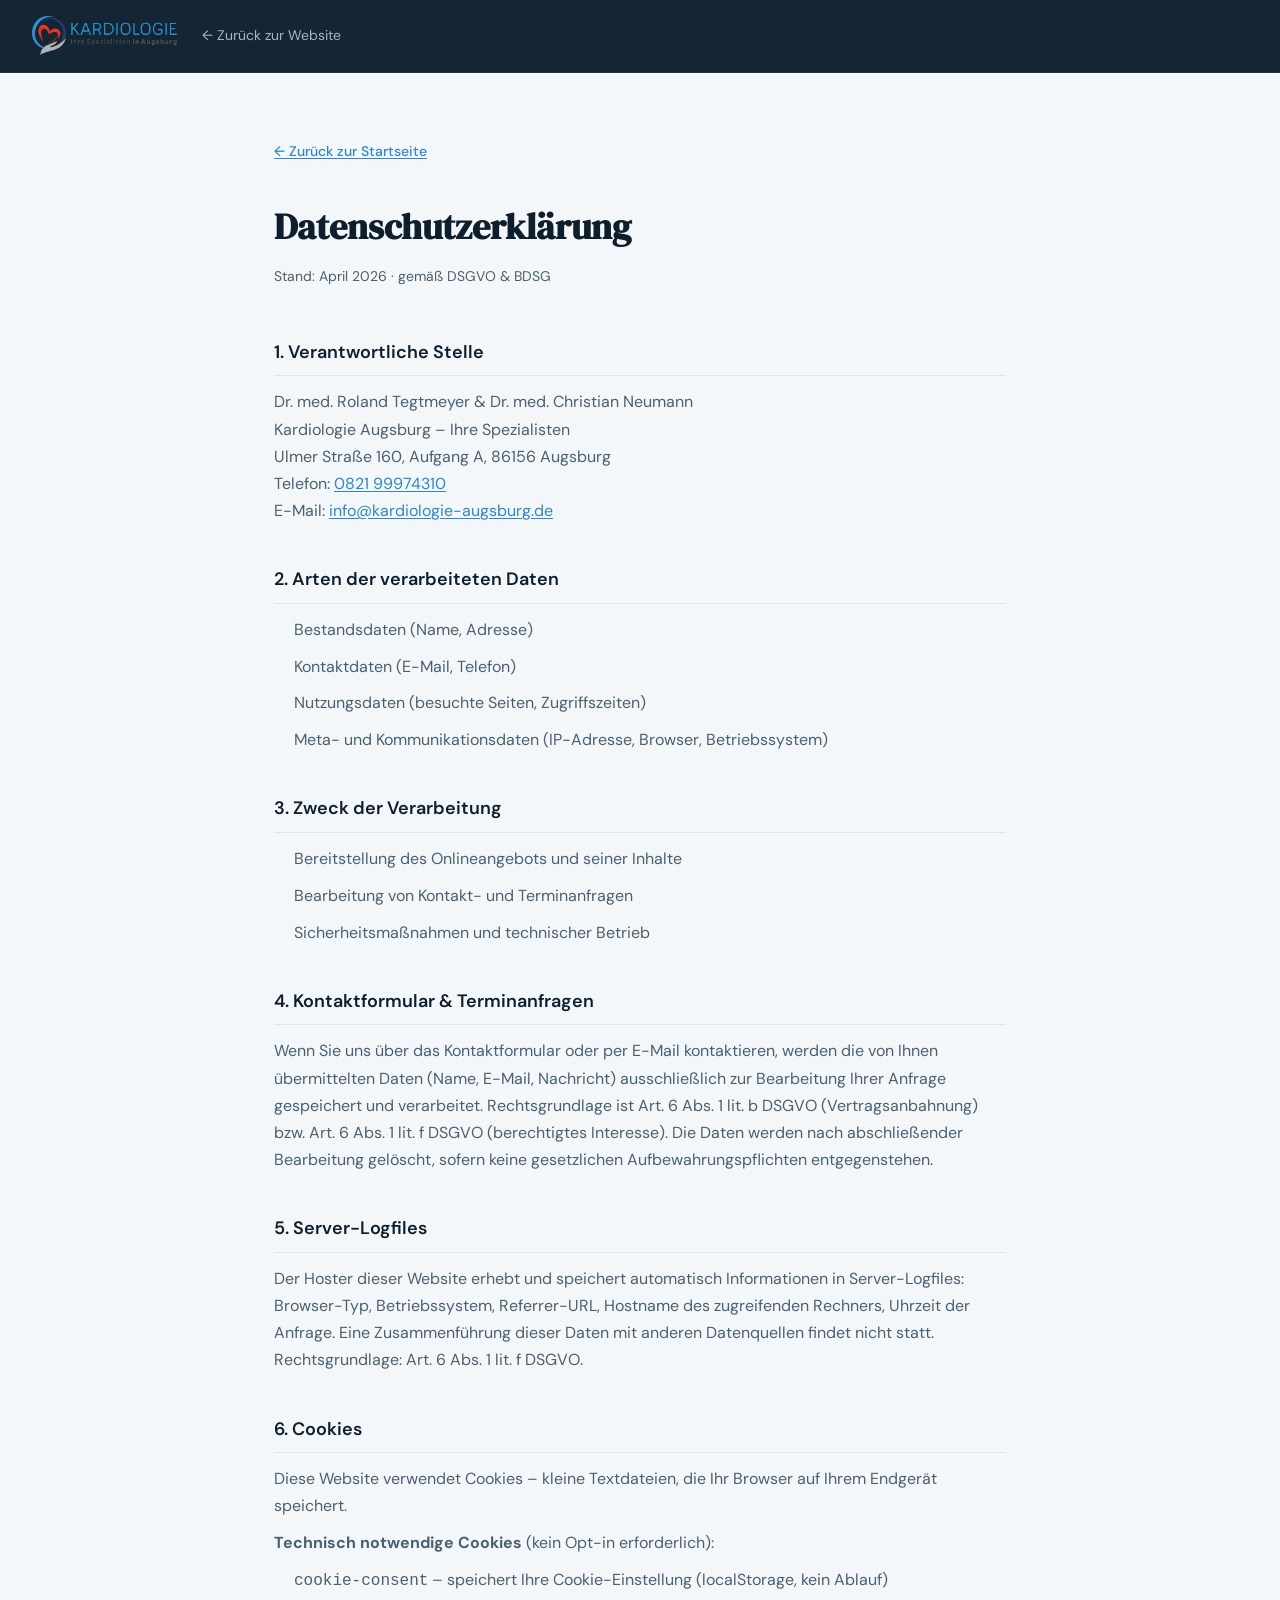
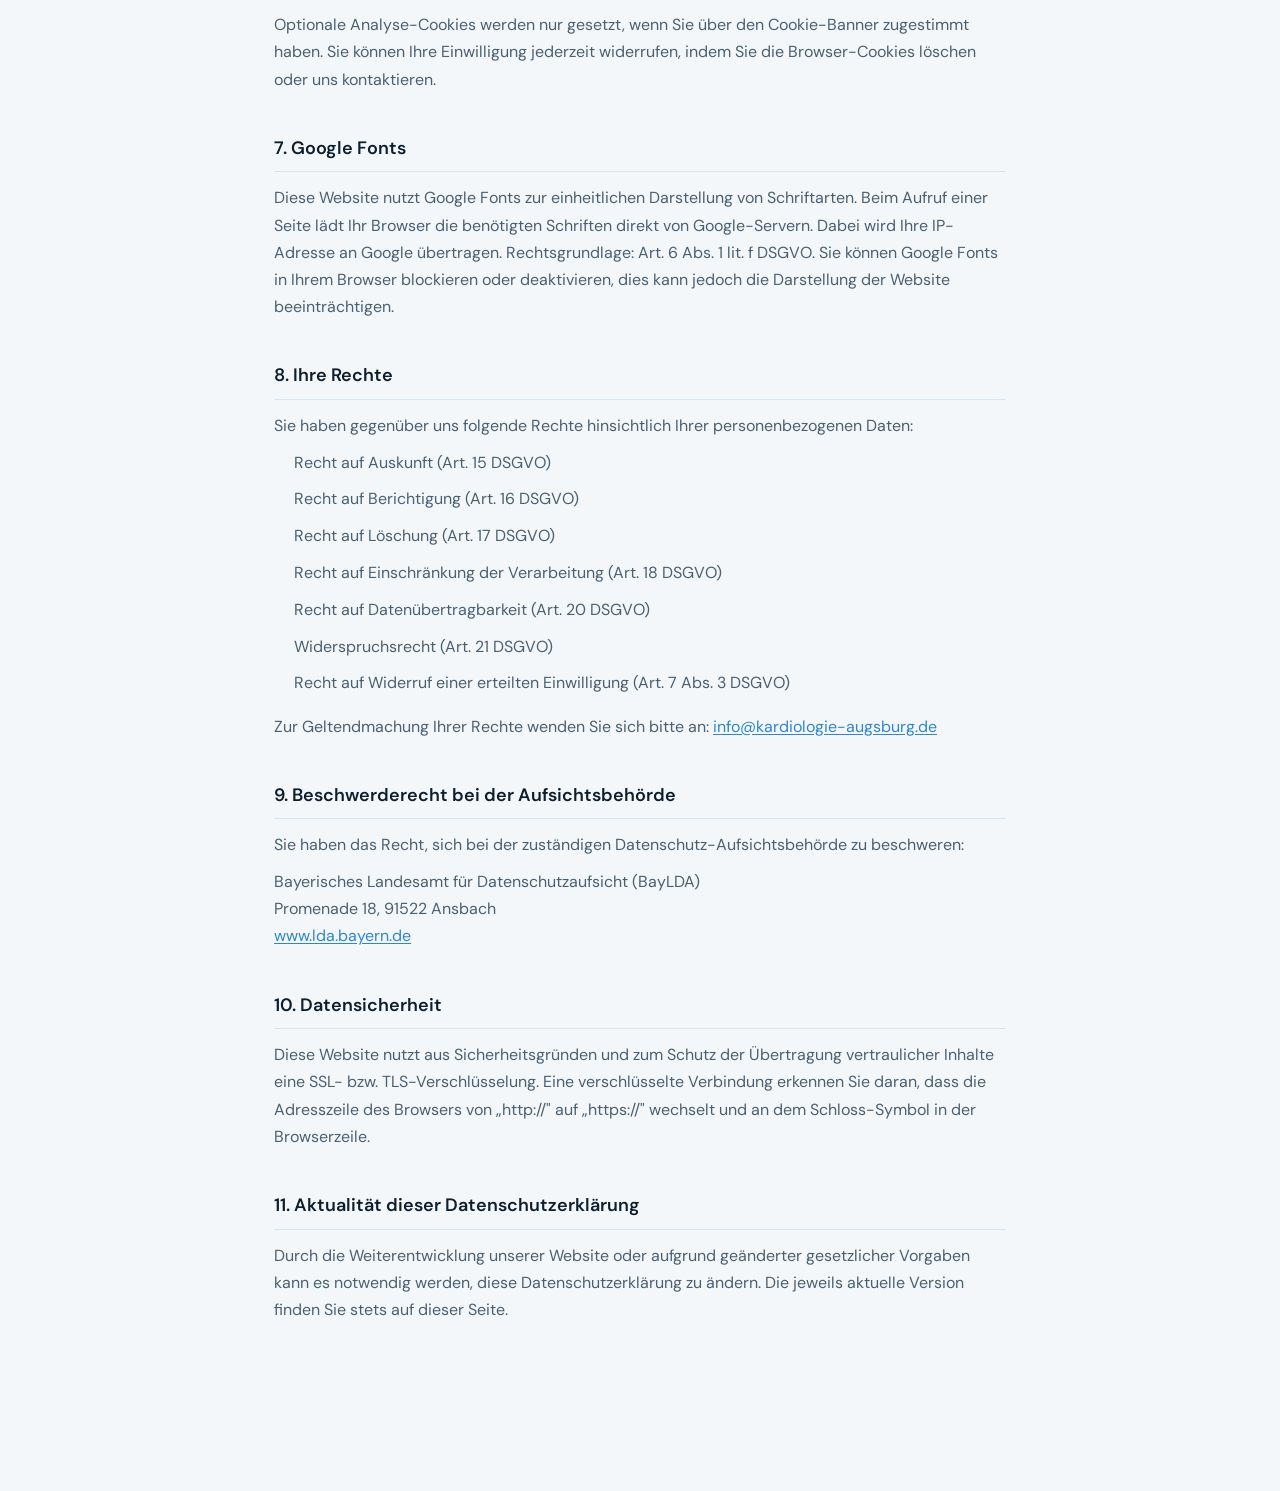
==== datenschutz.html @ e0212079 "Impressum, Datenschutz, Cookie-Banner + Falling Pattern dezenter - impressum.html und datenschutz.ht" ====
<!DOCTYPE html>
<html lang="de">
<head>
  <meta charset="UTF-8" />
  <meta name="viewport" content="width=device-width, initial-scale=1.0" />
  <meta name="robots" content="noindex, follow" />
  <title>Datenschutz – Kardiologie Augsburg</title>
  <link rel="preconnect" href="https://fonts.googleapis.com" />
  <link rel="preconnect" href="https://fonts.gstatic.com" crossorigin />
  <link href="https://fonts.googleapis.com/css2?family=DM+Sans:ital,opsz,wght@0,9..40,300;0,9..40,400;0,9..40,500;0,9..40,600;1,9..40,300&family=DM+Serif+Display:ital@0;1&display=swap" rel="stylesheet" />
  <link rel="stylesheet" href="css/style.css" />
</head>
<body class="legal-page">

  <nav class="legal-page__nav">
    <a href="index.html" aria-label="Zurück zur Startseite">
      <img src="Logo.png" alt="Kardiologie Augsburg" />
    </a>
    <a href="index.html">← Zurück zur Website</a>
  </nav>

  <main class="legal-content">
    <a href="index.html" class="legal-back">← Zurück zur Startseite</a>

    <h1>Datenschutzerklärung</h1>
    <p class="legal-subtitle">Stand: April 2026 · gemäß DSGVO &amp; BDSG</p>

    <h2>1. Verantwortliche Stelle</h2>
    <p>
      Dr. med. Roland Tegtmeyer &amp; Dr. med. Christian Neumann<br />
      Kardiologie Augsburg – Ihre Spezialisten<br />
      Ulmer Straße 160, Aufgang A, 86156 Augsburg<br />
      Telefon: <a href="tel:082199974310">0821 99974310</a><br />
      E-Mail: <a href="mailto:info@kardiologie-augsburg.de">info@kardiologie-augsburg.de</a>
    </p>

    <h2>2. Arten der verarbeiteten Daten</h2>
    <ul>
      <li>Bestandsdaten (Name, Adresse)</li>
      <li>Kontaktdaten (E-Mail, Telefon)</li>
      <li>Nutzungsdaten (besuchte Seiten, Zugriffszeiten)</li>
      <li>Meta- und Kommunikationsdaten (IP-Adresse, Browser, Betriebssystem)</li>
    </ul>

    <h2>3. Zweck der Verarbeitung</h2>
    <ul>
      <li>Bereitstellung des Onlineangebots und seiner Inhalte</li>
      <li>Bearbeitung von Kontakt- und Terminanfragen</li>
      <li>Sicherheitsmaßnahmen und technischer Betrieb</li>
    </ul>

    <h2>4. Kontaktformular &amp; Terminanfragen</h2>
    <p>
      Wenn Sie uns über das Kontaktformular oder per E-Mail kontaktieren, werden die von Ihnen übermittelten
      Daten (Name, E-Mail, Nachricht) ausschließlich zur Bearbeitung Ihrer Anfrage gespeichert und verarbeitet.
      Rechtsgrundlage ist Art. 6 Abs. 1 lit. b DSGVO (Vertragsanbahnung) bzw. Art. 6 Abs. 1 lit. f DSGVO
      (berechtigtes Interesse). Die Daten werden nach abschließender Bearbeitung gelöscht, sofern keine
      gesetzlichen Aufbewahrungspflichten entgegenstehen.
    </p>

    <h2>5. Server-Logfiles</h2>
    <p>
      Der Hoster dieser Website erhebt und speichert automatisch Informationen in Server-Logfiles:
      Browser-Typ, Betriebssystem, Referrer-URL, Hostname des zugreifenden Rechners, Uhrzeit der Anfrage.
      Eine Zusammenführung dieser Daten mit anderen Datenquellen findet nicht statt.
      Rechtsgrundlage: Art. 6 Abs. 1 lit. f DSGVO.
    </p>

    <h2>6. Cookies</h2>
    <p>
      Diese Website verwendet Cookies – kleine Textdateien, die Ihr Browser auf Ihrem Endgerät speichert.
    </p>
    <p><strong>Technisch notwendige Cookies</strong> (kein Opt-in erforderlich):</p>
    <ul>
      <li><code>cookie-consent</code> – speichert Ihre Cookie-Einstellung (localStorage, kein Ablauf)</li>
    </ul>
    <p>
      Optionale Analyse-Cookies werden nur gesetzt, wenn Sie über den Cookie-Banner zugestimmt haben.
      Sie können Ihre Einwilligung jederzeit widerrufen, indem Sie die Browser-Cookies löschen oder uns
      kontaktieren.
    </p>

    <h2>7. Google Fonts</h2>
    <p>
      Diese Website nutzt Google Fonts zur einheitlichen Darstellung von Schriftarten. Beim Aufruf einer Seite
      lädt Ihr Browser die benötigten Schriften direkt von Google-Servern. Dabei wird Ihre IP-Adresse an Google
      übertragen. Rechtsgrundlage: Art. 6 Abs. 1 lit. f DSGVO. Sie können Google Fonts in Ihrem Browser
      blockieren oder deaktivieren, dies kann jedoch die Darstellung der Website beeinträchtigen.
    </p>

    <h2>8. Ihre Rechte</h2>
    <p>Sie haben gegenüber uns folgende Rechte hinsichtlich Ihrer personenbezogenen Daten:</p>
    <ul>
      <li>Recht auf Auskunft (Art. 15 DSGVO)</li>
      <li>Recht auf Berichtigung (Art. 16 DSGVO)</li>
      <li>Recht auf Löschung (Art. 17 DSGVO)</li>
      <li>Recht auf Einschränkung der Verarbeitung (Art. 18 DSGVO)</li>
      <li>Recht auf Datenübertragbarkeit (Art. 20 DSGVO)</li>
      <li>Widerspruchsrecht (Art. 21 DSGVO)</li>
      <li>Recht auf Widerruf einer erteilten Einwilligung (Art. 7 Abs. 3 DSGVO)</li>
    </ul>
    <p>
      Zur Geltendmachung Ihrer Rechte wenden Sie sich bitte an:
      <a href="mailto:info@kardiologie-augsburg.de">info@kardiologie-augsburg.de</a>
    </p>

    <h2>9. Beschwerderecht bei der Aufsichtsbehörde</h2>
    <p>
      Sie haben das Recht, sich bei der zuständigen Datenschutz-Aufsichtsbehörde zu beschweren:
    </p>
    <p>
      Bayerisches Landesamt für Datenschutzaufsicht (BayLDA)<br />
      Promenade 18, 91522 Ansbach<br />
      <a href="https://www.lda.bayern.de" target="_blank" rel="noopener">www.lda.bayern.de</a>
    </p>

    <h2>10. Datensicherheit</h2>
    <p>
      Diese Website nutzt aus Sicherheitsgründen und zum Schutz der Übertragung vertraulicher Inhalte eine
      SSL- bzw. TLS-Verschlüsselung. Eine verschlüsselte Verbindung erkennen Sie daran, dass die Adresszeile
      des Browsers von „http://" auf „https://" wechselt und an dem Schloss-Symbol in der Browserzeile.
    </p>

    <h2>11. Aktualität dieser Datenschutzerklärung</h2>
    <p>
      Durch die Weiterentwicklung unserer Website oder aufgrund geänderter gesetzlicher Vorgaben kann es
      notwendig werden, diese Datenschutzerklärung zu ändern. Die jeweils aktuelle Version finden Sie stets
      auf dieser Seite.
    </p>
  </main>

</body>
</html>
---- css/style.css ----
/* ============================================================
   KARDIOLOGIE AUGSBURG — Premium Stylesheet
   ============================================================ */

/* ── 1. CUSTOM PROPERTIES ── */
:root {
  --color-primary:      #2E87C8;
  --color-primary-dk:   #1A6AA0;
  --color-primary-lt:   #D6ECFA;
  --color-accent:       #C8373A;
  --color-accent-dk:    #A02B2E;
  --color-surface:      #F4F7FA;
  --color-surface-2:    #EBF1F7;
  --color-ink:          #0D1F2D;
  --color-ink-muted:    #4A6070;
  --color-ink-faint:    #8AA0B0;
  --color-white:        #FFFFFF;
  --color-border:       rgba(46, 135, 200, 0.15);

  --font-serif:   'DM Serif Display', Georgia, serif;
  --font-sans:    'DM Sans', Arial, Helvetica, sans-serif;

  --size-xs:   0.75rem;
  --size-sm:   0.875rem;
  --size-base: 1rem;
  --size-md:   1.125rem;
  --size-lg:   1.375rem;
  --size-xl:   1.75rem;
  --size-2xl:  2.25rem;
  --size-3xl:  3rem;
  --size-4xl:  4rem;
  --size-hero: clamp(3rem, 7vw, 5.5rem);

  --space-xs:   0.5rem;
  --space-sm:   1rem;
  --space-md:   1.5rem;
  --space-lg:   2.5rem;
  --space-xl:   4rem;
  --space-2xl:  6rem;
  --space-3xl:  9rem;

  --radius-sm:  6px;
  --radius-md:  12px;
  --radius-lg:  20px;
  --radius-xl:  32px;
  --radius-pill: 999px;

  --shadow-sm:  0 2px 8px rgba(13, 31, 45, 0.08);
  --shadow-md:  0 8px 32px rgba(13, 31, 45, 0.10);
  --shadow-lg:  0 20px 60px rgba(13, 31, 45, 0.14);
  --shadow-xl:  0 32px 80px rgba(13, 31, 45, 0.18);

  --nav-height: 80px;
  --transition: 0.35s cubic-bezier(0.4, 0, 0.2, 1);
}

/* ── 2. RESET & BASE ── */
*, *::before, *::after {
  box-sizing: border-box;
  margin: 0;
  padding: 0;
}

html {
  scroll-behavior: smooth;
  font-size: 16px;
  -webkit-text-size-adjust: 100%;
}

body {
  font-family: var(--font-sans);
  font-size: var(--size-base);
  line-height: 1.7;
  color: var(--color-ink);
  background-color: var(--color-white);
  overflow-x: hidden;
  -webkit-font-smoothing: antialiased;
  -moz-osx-font-smoothing: grayscale;
}

img, svg {
  display: block;
  max-width: 100%;
}

a {
  color: inherit;
  text-decoration: none;
}

ul, ol {
  list-style: none;
}

button {
  font-family: inherit;
  border: none;
  background: none;
  cursor: pointer;
}

/* ── 3. SKIP LINK ── */
.skip-link {
  position: fixed;
  top: -100%;
  left: 1rem;
  z-index: 9999;
  padding: 0.75rem 1.5rem;
  background: var(--color-primary);
  color: var(--color-white);
  border-radius: var(--radius-sm);
  font-weight: 600;
  transition: top 0.2s;
}

.skip-link:focus {
  top: 1rem;
}

/* ── 4. TYPOGRAPHY HELPERS ── */
.eyebrow-tag {
  display: inline-block;
  font-family: var(--font-sans);
  font-size: var(--size-xs);
  font-weight: 600;
  letter-spacing: 0.12em;
  text-transform: uppercase;
  color: var(--color-primary);
  margin-bottom: 1rem;
}

.eyebrow-tag--white {
  color: rgba(255, 255, 255, 0.75);
}

.section-headline {
  font-family: var(--font-serif);
  font-size: clamp(2rem, 4vw, 3rem);
  font-weight: 400;
  line-height: 1.15;
  color: var(--color-ink);
  margin-bottom: 1.5rem;
}

.section-headline--white {
  color: var(--color-white);
}

.section-headline em {
  font-style: italic;
  color: var(--color-primary);
}

.section-headline--white em {
  color: rgba(255, 255, 255, 0.75);
}

.body-text {
  font-size: var(--size-md);
  color: var(--color-ink-muted);
  line-height: 1.8;
  margin-bottom: 1.25rem;
  max-width: 60ch;
}

.body-text--white {
  color: rgba(255, 255, 255, 0.8);
}

/* ── 5. BUTTONS ── */
.btn-primary {
  display: inline-flex;
  align-items: center;
  gap: 0.5rem;
  padding: 0.875rem 1.75rem;
  background: var(--color-primary);
  color: var(--color-white);
  font-family: var(--font-sans);
  font-size: var(--size-sm);
  font-weight: 600;
  letter-spacing: 0.02em;
  border-radius: var(--radius-pill);
  transition: background var(--transition), transform var(--transition), box-shadow var(--transition);
  position: relative;
  overflow: hidden;
}

.btn-primary::after {
  content: '';
  position: absolute;
  inset: 0;
  background: linear-gradient(120deg, transparent 30%, rgba(255,255,255,0.15) 50%, transparent 70%);
  transform: translateX(-100%);
  transition: transform 0.6s ease;
}

.btn-primary:hover::after {
  transform: translateX(100%);
}

.btn-primary:hover {
  background: var(--color-primary-dk);
  transform: translateY(-2px);
  box-shadow: 0 8px 24px rgba(46, 135, 200, 0.35);
}

.btn-ghost {
  display: inline-flex;
  align-items: center;
  gap: 0.5rem;
  padding: 0.875rem 1.75rem;
  background: transparent;
  color: var(--color-white);
  font-family: var(--font-sans);
  font-size: var(--size-sm);
  font-weight: 500;
  border: 1.5px solid rgba(255, 255, 255, 0.5);
  border-radius: var(--radius-pill);
  transition: background var(--transition), border-color var(--transition), transform var(--transition);
}

.btn-ghost:hover {
  background: rgba(255, 255, 255, 0.12);
  border-color: rgba(255, 255, 255, 0.8);
  transform: translateY(-2px);
}

.btn-ghost--dark {
  color: var(--color-primary);
  border-color: var(--color-border);
}

.btn-ghost--dark:hover {
  background: var(--color-primary-lt);
  border-color: var(--color-primary);
}

.btn-icon-wrap {
  display: inline-flex;
  align-items: center;
  justify-content: center;
  width: 1.25rem;
  height: 1.25rem;
  font-size: 1rem;
}

/* ── 6. LAYOUT HELPERS ── */
.container {
  width: 100%;
  max-width: 1200px;
  margin-inline: auto;
  padding-inline: 1.5rem;
}

.section {
  padding-block: var(--space-3xl);
  position: relative;
  z-index: 1;
}

.section--light {
  background: rgba(255, 255, 255, 0.72);
}

.section--surface {
  background: rgba(244, 247, 250, 0.72);
}

.section--dark {
  background: rgba(13, 31, 45, 0.88);
}

.section--primary {
  background: var(--color-primary);
}

.section-header {
  text-align: center;
  max-width: 650px;
  margin-inline: auto;
  margin-bottom: var(--space-xl);
}

/* ── 7. SCROLL REVEAL ANIMATIONS ── */
.animate-on-scroll {
  opacity: 0;
  transform: translateY(32px);
  transition: opacity 0.7s cubic-bezier(0.4, 0, 0.2, 1),
              transform 0.7s cubic-bezier(0.4, 0, 0.2, 1);
}

.animate-on-scroll.delay-1 { transition-delay: 0.1s; }
.animate-on-scroll.delay-2 { transition-delay: 0.2s; }
.animate-on-scroll.delay-3 { transition-delay: 0.3s; }
.animate-on-scroll.delay-4 { transition-delay: 0.4s; }
.animate-on-scroll.delay-5 { transition-delay: 0.5s; }
.animate-on-scroll.delay-6 { transition-delay: 0.6s; }

.animate-on-scroll.is-visible {
  opacity: 1;
  transform: translateY(0);
}

/* Slide-from-right variant (video, images) */
.animate-from-right {
  opacity: 0;
  transform: translateX(60px);
  transition: opacity 0.9s cubic-bezier(0.4, 0, 0.2, 1),
              transform 0.9s cubic-bezier(0.4, 0, 0.2, 1);
}

.animate-from-right.is-visible {
  opacity: 1;
  transform: translateX(0);
}

/* ── 8. NAVIGATION ── */
#main-nav {
  position: fixed;
  top: 0;
  left: 0;
  right: 0;
  z-index: 900;
  background: transparent;
  border-bottom: 1px solid transparent;
  transition: background var(--transition), border-color var(--transition), box-shadow var(--transition);
}

#main-nav.scrolled {
  background: rgba(255, 255, 255, 0.97);
  backdrop-filter: blur(20px);
  -webkit-backdrop-filter: blur(20px);
  border-bottom-color: rgba(46, 135, 200, 0.12);
  box-shadow: 0 1px 24px rgba(13, 31, 45, 0.07);
}

.nav-island {
  max-width: 1200px;
  margin-inline: auto;
  display: flex;
  align-items: center;
  gap: 2rem;
  padding: 1.1rem 1.5rem;
}

.nav-logo {
  flex-shrink: 0;
  display: flex;
  align-items: center;
}

.nav-logo img {
  height: 62px;
  width: auto;
  filter: brightness(0) invert(1);
  transition: filter var(--transition);
}

#main-nav.scrolled .nav-logo img {
  filter: none;
}

.nav-links {
  display: flex;
  align-items: center;
  gap: 0.125rem;
  flex: 1;
  justify-content: center;
}

.nav-link {
  font-size: var(--size-sm);
  font-weight: 500;
  color: rgba(255, 255, 255, 0.82);
  padding: 0.4rem 0.75rem;
  border-radius: var(--radius-pill);
  transition: color var(--transition), background var(--transition);
  white-space: nowrap;
}

.nav-link:hover,
.nav-link.active {
  color: var(--color-white);
  background: rgba(255, 255, 255, 0.14);
}

#main-nav.scrolled .nav-link {
  color: var(--color-ink-muted);
}

#main-nav.scrolled .nav-link:hover,
#main-nav.scrolled .nav-link.active {
  color: var(--color-primary);
  background: var(--color-primary-lt);
}

.nav-cta {
  flex-shrink: 0;
  font-size: var(--size-sm);
  font-weight: 600;
  color: var(--color-white);
  background: rgba(255, 255, 255, 0.14);
  border: 1.5px solid rgba(255, 255, 255, 0.4);
  padding: 0.6rem 1.25rem;
  border-radius: var(--radius-pill);
  white-space: nowrap;
  transition: background var(--transition), border-color var(--transition), transform var(--transition);
}

.nav-cta:hover {
  background: rgba(255, 255, 255, 0.24);
  border-color: rgba(255, 255, 255, 0.7);
  transform: translateY(-1px);
}

#main-nav.scrolled .nav-cta {
  background: var(--color-primary);
  border-color: transparent;
}

#main-nav.scrolled .nav-cta:hover {
  background: var(--color-primary-dk);
}

.nav-hamburger {
  display: none;
  flex-direction: column;
  gap: 5px;
  padding: 0.5rem;
  border-radius: var(--radius-sm);
  transition: background var(--transition);
}

.nav-hamburger:hover {
  background: rgba(255, 255, 255, 0.15);
}

#main-nav.scrolled .nav-hamburger:hover {
  background: var(--color-surface);
}

.ham-line {
  display: block;
  width: 22px;
  height: 2px;
  background: rgba(255, 255, 255, 0.9);
  border-radius: 2px;
  transition: transform var(--transition), opacity var(--transition), background var(--transition);
}

#main-nav.scrolled .ham-line {
  background: var(--color-ink);
}

.nav-hamburger[aria-expanded="true"] .ham-line--top {
  transform: translateY(7px) rotate(45deg);
}

.nav-hamburger[aria-expanded="true"] .ham-line--mid {
  opacity: 0;
}

.nav-hamburger[aria-expanded="true"] .ham-line--bot {
  transform: translateY(-7px) rotate(-45deg);
}

/* ── 9. MOBILE MENU ── */
.mobile-overlay {
  position: fixed;
  inset: 0;
  z-index: 950;
  background: var(--color-ink);
  display: flex;
  flex-direction: column;
  justify-content: center;
  align-items: flex-start;
  padding: 3rem 2.5rem;
  transform: translateX(100%);
  transition: transform 0.4s cubic-bezier(0.4, 0, 0.2, 1);
}

.mobile-overlay.is-open {
  transform: translateX(0);
}

.mobile-overlay[hidden] {
  display: flex;
}

.mobile-overlay__close {
  position: absolute;
  top: 1.5rem;
  right: 1.5rem;
  font-size: 1.5rem;
  color: var(--color-white);
  padding: 0.5rem;
  opacity: 0.7;
  transition: opacity var(--transition);
}

.mobile-overlay__close:hover {
  opacity: 1;
}

.mobile-nav-list {
  display: flex;
  flex-direction: column;
  gap: 0.5rem;
  width: 100%;
}

.mobile-nav-link {
  display: block;
  font-family: var(--font-serif);
  font-size: clamp(1.75rem, 5vw, 2.5rem);
  color: rgba(255, 255, 255, 0.6);
  padding: 0.35rem 0;
  border-bottom: 1px solid rgba(255, 255, 255, 0.08);
  transition: color var(--transition), padding-left var(--transition);
}

.mobile-nav-link:hover {
  color: var(--color-white);
  padding-left: 0.5rem;
}

.mobile-nav-item--cta .mobile-nav-link {
  display: inline-block;
  margin-top: 1.5rem;
  padding: 0.75rem 2rem;
  background: var(--color-primary);
  color: var(--color-white);
  font-family: var(--font-sans);
  font-size: var(--size-base);
  border-radius: var(--radius-pill);
  border: none;
}

.mobile-overlay__contact {
  margin-top: 2rem;
  font-size: var(--size-lg);
  font-weight: 600;
  color: rgba(255, 255, 255, 0.5);
}

.mobile-overlay__contact a {
  color: var(--color-primary);
  transition: opacity var(--transition);
}

.mobile-overlay__contact a:hover {
  opacity: 0.8;
}

/* ── 10. HERO SECTION ── */
.section-hero {
  position: relative;
  min-height: 100vh;
  display: flex;
  align-items: center;
  overflow: hidden;
  background: var(--color-ink);
}

/* Hintergrundbild mit Ken-Burns-Animation */
.hero-bg {
  position: absolute;
  inset: 0;
  z-index: 0;
  overflow: hidden;
}

.hero-bg img {
  width: 100%;
  height: 100%;
  object-fit: cover;
  object-position: center 30%;
  display: block;
  animation: kenBurns 24s ease-in-out infinite alternate;
  will-change: transform;
}

@keyframes kenBurns {
  0%   { transform: scale(1.0)  translate(0%,     0%);    }
  33%  { transform: scale(1.07) translate(-1.2%,  -0.6%); }
  66%  { transform: scale(1.11) translate(-0.4%,  -1.2%); }
  100% { transform: scale(1.14) translate(-1.8%,  -0.3%); }
}

/* Falling Pattern — originalgetreu nach 21st.dev-Prompt
   12 Spalten × 3 Layer (Linie A, Linie B, Punkt) = 36 Layer.
   Tile-Höhen variieren (235–299px) → organisch versetzter Rhythmus.
   Animation via background-position (Start→End), 120s linear. */
.falling-pattern-wrapper {
  position: relative;
  isolation: isolate;
  clip-path: inset(0);
}

#falling-pattern {
  position: absolute;
  inset: 0;
  z-index: 0;
  overflow: hidden;
  opacity: 0.22;
  pointer-events: none;
}

#falling-pattern-bg {
  position: absolute;
  inset: 0;
  background-image:
    /* G1  tile 300×235 */ radial-gradient(4px 100px at 0px    235px, rgba(46,135,200,0.55), transparent),
                           radial-gradient(4px 100px at 300px  235px, rgba(46,135,200,0.55), transparent),
                           radial-gradient(1.5px 1.5px at 150px  117.5px, rgba(46,135,200,0.85) 100%, transparent 150%),
    /* G2  tile 300×252 */ radial-gradient(4px 100px at 0px    252px, rgba(46,135,200,0.42), transparent),
                           radial-gradient(4px 100px at 300px  252px, rgba(46,135,200,0.42), transparent),
                           radial-gradient(1.5px 1.5px at 150px  126px,   rgba(46,135,200,0.85) 100%, transparent 150%),
    /* G3  tile 300×150 */ radial-gradient(4px 100px at 0px    150px, rgba(46,135,200,0.50), transparent),
                           radial-gradient(4px 100px at 300px  150px, rgba(46,135,200,0.50), transparent),
                           radial-gradient(1.5px 1.5px at 150px   75px,   rgba(46,135,200,0.85) 100%, transparent 150%),
    /* G4  tile 300×253 */ radial-gradient(4px 100px at 0px    253px, rgba(46,135,200,0.45), transparent),
                           radial-gradient(4px 100px at 300px  253px, rgba(46,135,200,0.45), transparent),
                           radial-gradient(1.5px 1.5px at 150px  126.5px, rgba(46,135,200,0.85) 100%, transparent 150%),
    /* G5  tile 300×204 */ radial-gradient(4px 100px at 0px    204px, rgba(46,135,200,0.55), transparent),
                           radial-gradient(4px 100px at 300px  204px, rgba(46,135,200,0.55), transparent),
                           radial-gradient(1.5px 1.5px at 150px  102px,   rgba(46,135,200,0.85) 100%, transparent 150%),
    /* G6  tile 300×134 */ radial-gradient(4px 100px at 0px    134px, rgba(46,135,200,0.38), transparent),
                           radial-gradient(4px 100px at 300px  134px, rgba(46,135,200,0.38), transparent),
                           radial-gradient(1.5px 1.5px at 150px   67px,   rgba(46,135,200,0.85) 100%, transparent 150%),
    /* G7  tile 300×179 */ radial-gradient(4px 100px at 0px    179px, rgba(46,135,200,0.48), transparent),
                           radial-gradient(4px 100px at 300px  179px, rgba(46,135,200,0.48), transparent),
                           radial-gradient(1.5px 1.5px at 150px   89.5px, rgba(46,135,200,0.85) 100%, transparent 150%),
    /* G8  tile 300×299 */ radial-gradient(4px 100px at 0px    299px, rgba(46,135,200,0.60), transparent),
                           radial-gradient(4px 100px at 300px  299px, rgba(46,135,200,0.60), transparent),
                           radial-gradient(1.5px 1.5px at 150px  149.5px, rgba(46,135,200,0.85) 100%, transparent 150%),
    /* G9  tile 300×215 */ radial-gradient(4px 100px at 0px    215px, rgba(46,135,200,0.42), transparent),
                           radial-gradient(4px 100px at 300px  215px, rgba(46,135,200,0.42), transparent),
                           radial-gradient(1.5px 1.5px at 150px  107.5px, rgba(46,135,200,0.85) 100%, transparent 150%),
    /* G10 tile 300×281 */ radial-gradient(4px 100px at 0px    281px, rgba(46,135,200,0.52), transparent),
                           radial-gradient(4px 100px at 300px  281px, rgba(46,135,200,0.52), transparent),
                           radial-gradient(1.5px 1.5px at 150px  140.5px, rgba(46,135,200,0.85) 100%, transparent 150%),
    /* G11 tile 300×158 */ radial-gradient(4px 100px at 0px    158px, rgba(46,135,200,0.55), transparent),
                           radial-gradient(4px 100px at 300px  158px, rgba(46,135,200,0.55), transparent),
                           radial-gradient(1.5px 1.5px at 150px   79px,   rgba(46,135,200,0.85) 100%, transparent 150%),
    /* G12 tile 300×210 */ radial-gradient(4px 100px at 0px    210px, rgba(46,135,200,0.45), transparent),
                           radial-gradient(4px 100px at 300px  210px, rgba(46,135,200,0.45), transparent),
                           radial-gradient(1.5px 1.5px at 150px  105px,   rgba(46,135,200,0.85) 100%, transparent 150%);
  /* Jede Spaltengruppe bekommt ihre eigene Tile-Höhe → versetzter Rhythmus */
  background-size:
    300px 235px, 300px 235px, 300px 235px,
    300px 252px, 300px 252px, 300px 252px,
    300px 150px, 300px 150px, 300px 150px,
    300px 253px, 300px 253px, 300px 253px,
    300px 204px, 300px 204px, 300px 204px,
    300px 134px, 300px 134px, 300px 134px,
    300px 179px, 300px 179px, 300px 179px,
    300px 299px, 300px 299px, 300px 299px,
    300px 215px, 300px 215px, 300px 215px,
    300px 281px, 300px 281px, 300px 281px,
    300px 158px, 300px 158px, 300px 158px,
    300px 210px, 300px 210px, 300px 210px;
  will-change: background-position;
  animation: falling-bp 120s linear infinite;
}

@keyframes falling-bp {
  from { background-position:
      0px 220px,   3px 220px,   151.5px 337.5px,
     25px  24px,  28px  24px,   176.5px 150px,
     50px  16px,  53px  16px,   201.5px 91px,
     75px 224px,  78px 224px,   226.5px 230.5px,
    100px  19px, 103px  19px,   251.5px 121px,
    125px 120px, 128px 120px,   276.5px 187px,
    150px  31px, 153px  31px,   301.5px 120.5px,
    175px 235px, 178px 235px,   326.5px 384.5px,
    200px 121px, 203px 121px,   351.5px 228.5px,
    225px 224px, 228px 224px,   376.5px 364.5px,
    250px  26px, 253px  26px,   401.5px 105px,
    275px  75px, 278px  75px,   426.5px 180px; }
  to   { background-position:
      0px 6800px,   3px 6800px,   151.5px 6917.5px,
     25px 13632px,  28px 13632px,  176.5px 13758px,
     50px 5416px,   53px 5416px,   201.5px 5491px,
     75px 17175px,  78px 17175px,  226.5px 17301.5px,
    100px 5119px,  103px 5119px,   251.5px 5221px,
    125px 8428px,  128px 8428px,   276.5px 8495px,
    150px 9876px,  153px 9876px,   301.5px 9965.5px,
    175px 13391px, 178px 13391px,  326.5px 13540.5px,
    200px 14741px, 203px 14741px,  351.5px 14848.5px,
    225px 18770px, 228px 18770px,  376.5px 18910.5px,
    250px 5082px,  253px 5082px,   401.5px 5161px,
    275px 6375px,  278px 6375px,   426.5px 6480px; }
}

#falling-pattern-blur {
  position: absolute;
  inset: 0;
  backdrop-filter: blur(1px);
  background-image: radial-gradient(circle at 50% 50%, transparent 0, transparent 2px, rgba(255,255,255,0.015) 2px);
  background-size: 8px 8px;
}

/* Dunkles Overlay — zwischen Canvas und Inhalt */
.hero-overlay {
  position: absolute;
  inset: 0;
  z-index: 2;
  background: linear-gradient(
    120deg,
    rgba(13, 31, 45, 0.62) 0%,
    rgba(13, 31, 45, 0.45) 55%,
    rgba(13, 31, 45, 0.30) 100%
  );
}

/* Inhalt */
.hero-content {
  position: relative;
  z-index: 3;
  width: 100%;
  max-width: 1200px;
  margin-inline: auto;
  padding-inline: 1.5rem;
  padding-top: calc(var(--nav-height) + 3rem);
  padding-bottom: var(--space-2xl);
  display: flex;
  flex-direction: column;
  align-items: flex-start;
}

.hero-headline {
  font-family: var(--font-serif);
  font-size: clamp(2.6rem, 5vw, 4.25rem);
  font-weight: 400;
  line-height: 1.08;
  color: var(--color-white);
  margin-top: 0.75rem;
  margin-bottom: 1.25rem;
  max-width: 14ch;
}

.hero-headline em {
  font-style: italic;
  color: rgba(255, 255, 255, 0.60);
  display: block;
}

.hero-subline {
  font-size: var(--size-md);
  color: rgba(255, 255, 255, 0.75);
  line-height: 1.75;
  margin-bottom: 2rem;
  font-weight: 300;
}

.hero-cta-group {
  display: flex;
  flex-wrap: wrap;
  gap: 0.875rem;
  align-items: center;
}

/* Öffnungszeiten — absolut unten rechts */
.hero-hours-card {
  position: absolute;
  bottom: 2.5rem;
  right: 1.5rem;
  z-index: 3;
  background: rgba(13, 31, 45, 0.55);
  backdrop-filter: blur(24px);
  -webkit-backdrop-filter: blur(24px);
  border: 1px solid rgba(255, 255, 255, 0.14);
  border-radius: var(--radius-lg);
  padding: 1.375rem 1.625rem;
  min-width: 248px;
}

.hours-card-label {
  display: block;
  font-size: var(--size-xs);
  font-weight: 700;
  letter-spacing: 0.12em;
  text-transform: uppercase;
  color: var(--color-primary);
  margin-bottom: 0.75rem;
}

.hours-list {
  display: flex;
  flex-direction: column;
  gap: 0.375rem;
}

.hours-list li {
  display: flex;
  justify-content: space-between;
  gap: 1.5rem;
  font-size: var(--size-sm);
  color: rgba(255, 255, 255, 0.85);
}

.hours-list li span:first-child {
  color: rgba(255, 255, 255, 0.48);
  font-size: var(--size-xs);
  font-weight: 600;
  letter-spacing: 0.04em;
  text-transform: uppercase;
  min-width: 65px;
}

/* ── 11. ÜBER UNS — SCROLL-VIDEO SECTION ── */
#ueber-uns {
  background: var(--color-ink);
}

/* Scroll spacer: 5 × 100vh so the sticky panel pins for 5 screens */
.ueber-scroll-wrapper {
  height: 500vh;
  position: relative;
}

/* Sticky viewport-filling panel */
.ueber-sticky {
  position: sticky;
  top: 0;
  height: 100vh;
  overflow: hidden;
}

/* Background video */
#ueber-video {
  position: absolute;
  inset: 0;
  width: 100%;
  height: 100%;
  object-fit: cover;
  z-index: 0;
}

/* Gradient overlay — heavy on left for text legibility */
.ueber-video-overlay {
  position: absolute;
  inset: 0;
  z-index: 1;
  background: linear-gradient(
    115deg,
    rgba(13, 31, 45, 0.72) 0%,
    rgba(13, 31, 45, 0.50) 55%,
    rgba(26, 106, 160, 0.22) 100%
  );
}

/* Thin progress bar at the bottom */
.ueber-progress-bar {
  position: absolute;
  bottom: 0;
  left: 0;
  height: 3px;
  width: 0%;
  background: var(--color-primary);
  z-index: 10;
  transition: width 0.12s linear;
}

/* Phase dot navigation — right edge */
.ueber-phase-dots {
  position: absolute;
  right: 2.5rem;
  top: 50%;
  transform: translateY(-50%);
  z-index: 10;
  display: flex;
  flex-direction: column;
  gap: 0.875rem;
}

.ueber-dot {
  width: 8px;
  height: 8px;
  border-radius: 50%;
  border: 1.5px solid rgba(255, 255, 255, 0.38);
  background: transparent;
  transition: transform 0.35s ease, background 0.35s ease, border-color 0.35s ease;
}

.ueber-dot.active {
  background: var(--color-white);
  border-color: var(--color-white);
  transform: scale(1.4);
}

/* Text phases — all stacked absolutely, only .active is visible */
.ueber-phase {
  position: absolute;
  inset: 0;
  z-index: 5;
  display: flex;
  flex-direction: column;
  justify-content: center;
  padding: 0 clamp(1.5rem, 8vw, 9rem);
  max-width: 760px;

  opacity: 0;
  transform: translateY(32px);
  transition: opacity 0.65s cubic-bezier(0.4, 0, 0.2, 1),
              transform 0.65s cubic-bezier(0.4, 0, 0.2, 1);
  pointer-events: none;
}

.ueber-phase.active {
  opacity: 1;
  transform: translateY(0);
  pointer-events: auto;
}

/* Eyebrow line inside each phase */
.ueber-phase-label {
  display: flex;
  align-items: center;
  gap: 0.875rem;
  font-family: var(--font-sans);
  font-size: var(--size-xs);
  font-weight: 600;
  letter-spacing: 0.15em;
  text-transform: uppercase;
  color: rgba(255, 255, 255, 0.5);
  margin-bottom: 1.5rem;
}

.ueber-phase-label::before {
  content: '';
  display: block;
  width: 2rem;
  height: 1px;
  background: rgba(255, 255, 255, 0.3);
  flex-shrink: 0;
}

/* Phase headline */
.ueber-phase h2 {
  font-family: var(--font-serif);
  font-size: clamp(2.6rem, 5vw, 4.2rem);
  color: var(--color-white);
  line-height: 1.12;
  margin-bottom: 1.5rem;
}

.ueber-phase h2 em {
  font-style: italic;
  color: var(--color-primary);
}

/* Phase body text */
.ueber-phase p {
  font-family: var(--font-sans);
  font-size: clamp(1rem, 1.2vw, 1.125rem);
  color: rgba(255, 255, 255, 0.7);
  line-height: 1.75;
  max-width: 540px;
  margin-bottom: 2rem;
}

/* CTA inside last phase */
.ueber-phase .btn-primary {
  align-self: flex-start;
}

/* Stats bar — thin strip directly below scroll section */
.ueber-stats-wrap {
  background: var(--color-ink);
  padding: 0;
  border-top: 1px solid rgba(255, 255, 255, 0.07);
}

/* Thin horizontal strip — no card, no blur */
.stats-bar {
  display: flex;
  align-items: center;
  justify-content: center;
  flex-wrap: wrap;
}

.stat-item {
  display: flex;
  align-items: center;
  gap: 0.5rem;
  padding: 0.875rem 2rem;
  border-right: 1px solid rgba(255, 255, 255, 0.1);
  flex: 1;
  justify-content: center;
}

.stat-item:last-child {
  border-right: none;
}

.stat-number {
  font-family: var(--font-sans);
  font-size: 1rem;
  font-weight: 700;
  color: var(--color-white);
  line-height: 1;
  white-space: nowrap;
}

.stat-label {
  font-size: 0.8125rem;
  font-weight: 400;
  letter-spacing: 0.01em;
  color: rgba(255, 255, 255, 0.5);
  text-transform: none;
  line-height: 1.3;
  white-space: nowrap;
}

.stat-stars {
  color: #FBBC04;
  font-size: 0.75rem;
  letter-spacing: 1px;
  line-height: 1;
}

/* Legacy compat (unused but left to avoid breakage) */
.split-layout { display: grid; grid-template-columns: 1fr 1fr; gap: var(--space-xl); align-items: center; }
.split-visual { position: relative; height: 420px; }

/* ── 12. LEISTUNGEN SECTION ── */
.bento-grid {
  display: grid;
  grid-template-columns: repeat(3, 1fr);
  grid-template-rows: auto auto;
  gap: 1rem;
}

.leistung-card {
  background: var(--color-white);
  border-radius: var(--radius-lg);
  padding: 2rem 1.75rem;
  border: 1px solid var(--color-border);
  display: flex;
  flex-direction: column;
  gap: 0.875rem;
  transition: transform var(--transition), box-shadow var(--transition), border-color var(--transition);
  cursor: default;
}

.leistung-card:hover {
  transform: translateY(-5px);
  box-shadow: var(--shadow-md);
  border-color: rgba(46, 135, 200, 0.3);
}

/* Karten mit Diagnostik-Bild */
.leistung-card--image {
  padding: 0;
  overflow: hidden;
}

.leistung-card--image .leistung-card__img {
  width: 100%;
  aspect-ratio: 16 / 9;
  overflow: hidden;
  position: relative;
  flex-shrink: 0;
}

.leistung-card--image .leistung-card__img img {
  width: 100%;
  height: 100%;
  object-fit: cover;
  display: block;
  transition: transform 0.55s ease;
  filter: brightness(0.92) saturate(0.85);
}

.leistung-card--image:hover .leistung-card__img img {
  transform: scale(1.06);
  filter: brightness(1) saturate(1.1);
}

.leistung-card--image .leistung-card__body {
  padding: 1.5rem 1.75rem 1.75rem;
  display: flex;
  flex-direction: column;
  gap: 0.875rem;
  flex: 1;
}

/* Override: kein Hover-transform auf Karten mit eigenem img-transform */
.leistung-card--image:hover {
  transform: translateY(-5px);
}

/* Alle Kacheln gleich groß — kein span */

.leistung-icon {
  width: 44px;
  height: 44px;
  display: flex;
  align-items: center;
  justify-content: center;
  background: var(--color-primary-lt);
  border-radius: var(--radius-md);
  color: var(--color-primary);
  flex-shrink: 0;
}

.leistung-icon svg {
  width: 22px;
  height: 22px;
  stroke: currentColor;
  fill: none;
  stroke-width: 1.75;
  stroke-linecap: round;
  stroke-linejoin: round;
}

.leistung-title {
  font-family: var(--font-sans);
  font-size: var(--size-base);
  font-weight: 600;
  color: var(--color-ink);
  line-height: 1.3;
}

.leistung-desc {
  font-size: var(--size-sm);
  color: var(--color-ink-muted);
  line-height: 1.65;
  flex: 1;
}

/* ── 13. TEAM SECTION ── */
.team-grid {
  display: grid;
  grid-template-columns: repeat(3, 1fr);
  gap: 1.5rem;
}

.arzt-card {
  background: var(--color-white);
  border-radius: var(--radius-xl);
  overflow: hidden;
  border: 1px solid var(--color-border);
  box-shadow: var(--shadow-sm);
  transition: transform var(--transition), box-shadow var(--transition);
  display: flex;
  flex-direction: column;
}

.arzt-card:hover {
  transform: translateY(-6px);
  box-shadow: var(--shadow-lg);
}

.arzt-card__photo {
  width: 100%;
  aspect-ratio: 3 / 2.5;
  background: var(--color-surface-2);
  overflow: hidden;
  position: relative;
}

.arzt-card__photo img {
  width: 100%;
  height: 100%;
  object-fit: cover;
  object-position: center top;
  display: block;
  transition: transform 0.6s ease;
}

.arzt-card:hover .arzt-card__photo img {
  transform: scale(1.04);
}

.arzt-card__photo-placeholder {
  width: 100%;
  height: 100%;
  display: flex;
  align-items: center;
  justify-content: center;
  background: linear-gradient(135deg, var(--color-surface-2), var(--color-primary-lt));
  color: var(--color-primary);
}

.arzt-card__photo-placeholder svg {
  width: 72px;
  height: 72px;
  stroke: currentColor;
  fill: none;
  stroke-width: 1;
  opacity: 0.4;
}

.arzt-card__body {
  padding: 1.75rem 1.5rem;
  flex: 1;
  display: flex;
  flex-direction: column;
  gap: 0.5rem;
}

.arzt-card__title {
  font-size: var(--size-xs);
  font-weight: 700;
  letter-spacing: 0.1em;
  text-transform: uppercase;
  color: var(--color-primary);
}

.arzt-card__name {
  font-family: var(--font-serif);
  font-size: var(--size-xl);
  font-weight: 400;
  color: var(--color-ink);
  line-height: 1.2;
}

.arzt-card__specialty {
  font-size: var(--size-sm);
  color: var(--color-ink-muted);
  font-weight: 500;
}

.arzt-card__bio {
  font-size: var(--size-sm);
  color: var(--color-ink-muted);
  line-height: 1.7;
  margin-top: 0.75rem;
}

.arzt-card__tags {
  display: flex;
  flex-wrap: wrap;
  gap: 0.375rem;
  margin-top: 1rem;
}

.tag {
  display: inline-block;
  font-size: 0.7rem;
  font-weight: 600;
  letter-spacing: 0.05em;
  padding: 0.3rem 0.7rem;
  background: var(--color-surface);
  color: var(--color-ink-muted);
  border-radius: var(--radius-pill);
  border: 1px solid var(--color-border);
}

.arzt-card--placeholder {
  border-style: dashed;
  opacity: 0.65;
}

/* ── 14. TERMIN SECTION ── */
.termin-inner {
  display: grid;
  grid-template-columns: 1fr 1fr;
  gap: var(--space-xl);
  align-items: center;
}

.termin-ctas {
  display: flex;
  flex-direction: column;
  gap: 1rem;
}

.termin-option {
  display: flex;
  align-items: flex-start;
  gap: 1.25rem;
  padding: 1.5rem;
  background: rgba(255, 255, 255, 0.08);
  border-radius: var(--radius-lg);
  border: 1px solid rgba(255, 255, 255, 0.12);
  transition: background var(--transition), border-color var(--transition);
}

.termin-option:hover {
  background: rgba(255, 255, 255, 0.12);
  border-color: rgba(255, 255, 255, 0.2);
}

.termin-option__icon {
  width: 44px;
  height: 44px;
  flex-shrink: 0;
  background: rgba(46, 135, 200, 0.25);
  border-radius: var(--radius-md);
  display: flex;
  align-items: center;
  justify-content: center;
  color: var(--color-primary);
}

.termin-option__icon svg {
  width: 22px;
  height: 22px;
  stroke: currentColor;
  fill: none;
  stroke-width: 1.75;
  stroke-linecap: round;
  stroke-linejoin: round;
  color: #7ec8e3;
}

.termin-option__label {
  font-size: var(--size-xs);
  font-weight: 700;
  letter-spacing: 0.1em;
  text-transform: uppercase;
  color: rgba(255, 255, 255, 0.5);
  margin-bottom: 0.25rem;
}

.termin-option__value {
  font-size: var(--size-lg);
  font-weight: 600;
  color: var(--color-white);
  line-height: 1.3;
}

.termin-option__value a {
  transition: opacity var(--transition);
}

.termin-option__value a:hover {
  opacity: 0.75;
}

.termin-placeholder {
  margin-top: 1.5rem;
  padding: 2rem;
  border: 2px dashed rgba(255, 255, 255, 0.15);
  border-radius: var(--radius-lg);
  text-align: center;
}

.termin-placeholder p {
  font-size: var(--size-sm);
  color: rgba(255, 255, 255, 0.4);
}

/* ── 15. NEWS SECTION ── */
.news-grid {
  display: grid;
  grid-template-columns: repeat(3, 1fr);
  gap: 1.5rem;
}

/* ── NEWS MASTHEAD ── */
.news-masthead {
  border-top: 4px solid var(--color-ink);
  padding-top: 0.75rem;
  margin-bottom: 2rem;
}

.news-masthead__title-wrap {
  display: flex;
  align-items: center;
  gap: 0.75rem;
  margin-bottom: 0.375rem;
}

.news-masthead__title-wrap::before,
.news-masthead__title-wrap::after {
  content: '';
  flex: 1;
  height: 1px;
  background: var(--color-ink);
  opacity: 0.15;
}

.news-masthead__title {
  font-family: var(--font-serif);
  font-size: var(--size-2xl);
  color: var(--color-ink);
  white-space: nowrap;
}

.news-masthead__bar {
  border-top: 2px solid var(--color-ink);
  margin-top: 0.375rem;
  padding-top: 0.5rem;
  display: flex;
  flex-wrap: wrap;
  align-items: center;
  justify-content: space-between;
  gap: 0.5rem;
}

.news-masthead__edition,
.news-masthead__cat {
  font-family: var(--font-sans);
  font-size: 0.65rem;
  font-weight: 700;
  letter-spacing: 0.12em;
  text-transform: uppercase;
  color: var(--color-ink-faint);
}

.news-masthead__count {
  font-family: var(--font-sans);
  font-size: 0.72rem;
  font-weight: 500;
  color: var(--color-ink-muted);
}

/* ── NEWS DIGEST GRID ── */
.news-digest-grid {
  display: grid;
  grid-template-columns: 1fr;
  gap: 1rem;
}

@media (min-width: 640px) {
  .news-digest-grid {
    grid-template-columns: repeat(2, 1fr);
  }
}

/* ── NEWS DIGEST CARDS ── */
.news-digest-card {
  position: relative;
  background: var(--color-white);
  border-radius: var(--radius-lg);
  border: 1px solid var(--color-border);
  border-left: 3px solid transparent;
  padding: 1.25rem 1.5rem;
  cursor: pointer;
  transition: box-shadow var(--transition), transform var(--transition), border-left-color var(--transition);
}

.news-digest-card:hover {
  box-shadow: 0 8px 32px rgba(46,135,200,0.10), 0 2px 8px rgba(46,135,200,0.06);
  transform: translateY(-3px);
  border-left-color: var(--color-primary);
}

.news-digest-card:focus-visible {
  outline: 2px solid var(--color-primary);
  outline-offset: 3px;
}


/* Badges */
.news-digest-card__badges {
  display: flex;
  align-items: center;
  gap: 0.5rem;
  margin-bottom: 0.75rem;
}

.news-badge {
  font-family: var(--font-sans);
  font-size: 0.6rem;
  font-weight: 800;
  letter-spacing: 0.1em;
  text-transform: uppercase;
  padding: 0.2rem 0.6rem;
  border-radius: var(--radius-pill);
  background: var(--color-primary-lt);
  color: var(--color-primary);
}

.news-badge--highlight {
  background: var(--color-primary);
  color: var(--color-white);
  animation: badge-pulse 2.5s ease-in-out infinite;
}

@keyframes badge-pulse {
  0%, 100% { opacity: 1; }
  50%       { opacity: 0.75; }
}

.news-badge--negative {
  background: #fef2f2;
  color: #dc2626;
}

.news-digest-card__topic {
  font-family: var(--font-sans);
  font-size: 0.7rem;
  color: var(--color-ink-faint);
}

/* Featured accent bar layout */
.news-digest-card__inner {
  display: flex;
  gap: 1rem;
}

.news-digest-card__accent {
  width: 3px;
  flex-shrink: 0;
  border-radius: 2px;
  background: var(--color-primary);
  opacity: 0.25;
  align-self: stretch;
}

.news-digest-card__content {
  flex: 1;
  min-width: 0;
}

/* Title */
.news-digest-card__title {
  font-family: var(--font-serif);
  font-size: var(--size-lg);
  font-weight: 400;
  color: var(--color-ink);
  line-height: 1.3;
  margin-bottom: 0.6rem;
  transition: color var(--transition);
}

.news-digest-card--featured .news-digest-card__title {
  font-size: var(--size-xl);
}

.news-digest-card:hover .news-digest-card__title {
  color: var(--color-primary);
}

/* Summary */
.news-digest-card__summary {
  font-family: var(--font-sans);
  font-size: var(--size-sm);
  color: var(--color-ink-muted);
  line-height: 1.7;
  margin-bottom: 0.875rem;
}

/* Toggle trigger */
.news-digest-card__toggle {
  display: inline-flex;
  align-items: center;
  gap: 0.4rem;
  font-family: var(--font-sans);
  font-size: var(--size-xs);
  font-weight: 700;
  color: var(--color-primary);
  background: none;
  border: none;
  padding: 0;
  cursor: pointer;
  pointer-events: none;
}

.news-digest-arrow {
  width: 14px;
  height: 14px;
  transition: transform var(--transition);
}

.news-digest-card:hover .news-digest-arrow {
  transform: translateX(3px);
}

.news-digest-chevron {
  width: 14px;
  height: 14px;
  transition: transform 0.32s cubic-bezier(0.4,0,0.2,1);
  flex-shrink: 0;
}

.news-digest-chevron.rotated {
  transform: rotate(180deg);
}

/* Expand panel */
.news-digest-expand {
  max-height: 0;
  overflow: hidden;
  opacity: 0;
  transition: max-height 0.42s cubic-bezier(0.4,0,0.2,1), opacity 0.28s ease;
}

.news-digest-expand.open {
  max-height: 800px;
  opacity: 1;
}

.news-digest-expand__content {
  padding-top: 0.875rem;
  border-top: 1px solid var(--color-border);
  margin-top: 0.875rem;
  display: flex;
  flex-direction: column;
  gap: 0.5rem;
  font-family: var(--font-sans);
  font-size: var(--size-sm);
  color: var(--color-ink-muted);
  line-height: 1.75;
}

.news-digest-expand__content strong {
  color: var(--color-ink);
  font-weight: 600;
}

/* Disclaimer */
.news-disclaimer {
  text-align: center;
  font-family: var(--font-sans);
  font-size: 0.65rem;
  color: var(--color-ink-faint);
  margin-top: 2rem;
  opacity: 0.65;
}

@media (max-width: 640px) {
  .news-masthead__cat { display: none; }
  .news-digest-card--featured .news-digest-card__title { font-size: var(--size-lg); }
}

/* kept for legacy compat */
.news-card {
  background: var(--color-white);
  border-radius: var(--radius-lg);
  overflow: hidden;
  border: 1px solid var(--color-border);
  display: flex;
  flex-direction: column;
  transition: transform var(--transition), box-shadow var(--transition);
}

.news-card:hover {
  transform: translateY(-4px);
  box-shadow: var(--shadow-md);
}

.news-card[role="button"] {
  cursor: pointer;
}

.news-card[role="button"]:focus-visible {
  outline: 2px solid var(--color-primary);
  outline-offset: 3px;
}

.news-card__image {
  width: 100%;
  aspect-ratio: 16 / 9;
  background: linear-gradient(135deg, var(--color-surface-2), var(--color-primary-lt));
  display: flex;
  align-items: center;
  justify-content: center;
  color: var(--color-primary);
  font-size: 2.5rem;
  position: relative;
  overflow: hidden;
}

.news-card__image-bg {
  position: absolute;
  inset: 0;
  background: linear-gradient(135deg, var(--color-surface-2) 0%, var(--color-primary-lt) 100%);
}

.news-card__image-icon {
  position: relative;
  z-index: 1;
  opacity: 0.35;
}

.news-card__image-icon svg {
  width: 48px;
  height: 48px;
  stroke: var(--color-primary);
  fill: none;
  stroke-width: 1.25;
}

.news-card__body {
  padding: 1.5rem;
  flex: 1;
  display: flex;
  flex-direction: column;
  gap: 0.5rem;
}

.news-card__meta {
  display: flex;
  align-items: center;
  gap: 0.5rem;
}

.news-card__date {
  font-size: var(--size-xs);
  font-weight: 600;
  color: var(--color-ink-faint);
  letter-spacing: 0.04em;
}

.news-card__tag {
  font-size: 0.65rem;
  font-weight: 700;
  letter-spacing: 0.08em;
  text-transform: uppercase;
  padding: 0.2rem 0.55rem;
  background: var(--color-primary-lt);
  color: var(--color-primary);
  border-radius: var(--radius-pill);
}

.news-card__title {
  font-family: var(--font-serif);
  font-size: var(--size-lg);
  font-weight: 400;
  color: var(--color-ink);
  line-height: 1.3;
  margin-top: 0.25rem;
}

.news-card__excerpt {
  font-size: var(--size-sm);
  color: var(--color-ink-muted);
  line-height: 1.7;
  flex: 1;
}

.news-card__link {
  display: inline-flex;
  align-items: center;
  gap: 0.35rem;
  font-size: var(--size-sm);
  font-weight: 600;
  color: var(--color-primary);
  margin-top: 1rem;
  transition: gap var(--transition);
}

.news-card__link:hover {
  gap: 0.6rem;
}

/* ── NEWS MODAL ── */
.news-modal__header {
  display: flex;
  align-items: flex-start;
  gap: 1.25rem;
  padding: 2rem 2rem 1.5rem;
  border-bottom: 1px solid var(--color-surface-2);
}

.news-modal__icon-wrap {
  flex-shrink: 0;
  width: 56px;
  height: 56px;
  border-radius: 14px;
  display: flex;
  align-items: center;
  justify-content: center;
  background: linear-gradient(135deg, var(--color-surface-2), var(--color-primary-lt));
}

.news-modal__icon-wrap svg {
  width: 26px;
  height: 26px;
  stroke: var(--color-primary);
  fill: none;
  stroke-width: 1.75;
  stroke-linecap: round;
  stroke-linejoin: round;
}

.news-modal__meta {
  display: flex;
  align-items: center;
  gap: 0.5rem;
  margin-bottom: 0.5rem;
}

.news-modal__tag {
  font-size: 0.65rem;
  font-weight: 700;
  letter-spacing: 0.08em;
  text-transform: uppercase;
  padding: 0.2rem 0.55rem;
  background: var(--color-primary-lt);
  color: var(--color-primary);
  border-radius: var(--radius-pill);
}

.news-modal__date {
  font-size: var(--size-xs);
  color: var(--color-ink-faint);
  font-weight: 600;
}

.news-modal__title {
  font-family: var(--font-serif);
  font-size: var(--size-xl);
  font-weight: 400;
  color: var(--color-ink);
  line-height: 1.3;
  margin: 0;
}

.news-modal__body {
  padding: 1.75rem 2rem 2rem;
}

.news-modal__text {
  font-size: var(--size-sm);
  color: var(--color-ink-muted);
  line-height: 1.8;
  margin-bottom: 1.5rem;
}

.news-modal__doi-link {
  display: inline-flex;
  align-items: center;
  gap: 0.45rem;
  font-size: var(--size-sm);
  font-weight: 600;
  color: var(--color-primary);
  text-decoration: none;
  border: 1.5px solid var(--color-primary);
  border-radius: 8px;
  padding: 0.55rem 1.1rem;
  transition: background var(--transition), color var(--transition);
}

.news-modal__doi-link:hover {
  background: var(--color-primary);
  color: var(--color-white);
}

.news-modal__doi-link svg {
  width: 14px;
  height: 14px;
  stroke: currentColor;
  fill: none;
  stroke-width: 2;
  stroke-linecap: round;
  stroke-linejoin: round;
  transition: transform var(--transition);
}

.news-modal__doi-link:hover svg {
  transform: translateX(3px);
}

@media (max-width: 480px) {
  .news-modal__header {
    flex-direction: column;
    padding: 1.5rem 1.5rem 1.25rem;
  }
  .news-modal__title {
    font-size: var(--size-lg);
  }
  .news-modal__body {
    padding: 1.25rem 1.5rem 1.5rem;
  }
}

/* ── 16. ANFAHRT SECTION ── */
.anfahrt-inner {
  display: grid;
  grid-template-columns: 1fr 1fr;
  gap: var(--space-xl);
  align-items: start;
}

.anfahrt-map {
  border-radius: var(--radius-xl);
  overflow: hidden;
  box-shadow: var(--shadow-md);
  border: 1px solid var(--color-border);
  aspect-ratio: 1 / 1;
}

.anfahrt-map iframe {
  width: 100%;
  height: 100%;
  border: none;
  display: block;
}

.anfahrt-info {
  display: flex;
  flex-direction: column;
  gap: 1.5rem;
}

.info-block {
  display: flex;
  align-items: flex-start;
  gap: 1rem;
}

.info-block__icon {
  width: 40px;
  height: 40px;
  flex-shrink: 0;
  background: var(--color-primary-lt);
  border-radius: var(--radius-md);
  display: flex;
  align-items: center;
  justify-content: center;
  color: var(--color-primary);
  margin-top: 2px;
}

.info-block__icon svg {
  width: 20px;
  height: 20px;
  stroke: currentColor;
  fill: none;
  stroke-width: 1.75;
  stroke-linecap: round;
  stroke-linejoin: round;
}

.info-block__label {
  font-size: var(--size-xs);
  font-weight: 700;
  letter-spacing: 0.1em;
  text-transform: uppercase;
  color: var(--color-ink-faint);
  margin-bottom: 0.25rem;
}

.info-block__value {
  font-size: var(--size-base);
  color: var(--color-ink);
  line-height: 1.6;
}

.info-block__value a {
  color: var(--color-primary);
  transition: opacity var(--transition);
}

.info-block__value a:hover {
  opacity: 0.75;
}

.oeffnungszeiten-table {
  width: 100%;
  border-collapse: collapse;
  margin-top: 0.5rem;
}

.oeffnungszeiten-table tr {
  border-bottom: 1px solid var(--color-border);
}

.oeffnungszeiten-table tr:last-child {
  border-bottom: none;
}

.oeffnungszeiten-table td {
  padding: 0.5rem 0;
  font-size: var(--size-sm);
}

.oeffnungszeiten-table td:first-child {
  color: var(--color-ink-muted);
  font-weight: 500;
  width: 130px;
}

.oeffnungszeiten-table td:last-child {
  color: var(--color-ink);
  font-weight: 500;
}

/* ── 17. KONTAKT SECTION ── */
.kontakt-inner {
  display: grid;
  grid-template-columns: 1fr 1.4fr;
  gap: var(--space-xl);
  align-items: start;
}

.kontakt-form {
  background: var(--color-white);
  border-radius: var(--radius-xl);
  padding: 2.5rem;
  box-shadow: var(--shadow-md);
  border: 1px solid var(--color-border);
}

/* Dark variant — used inside section--dark */
.kontakt-form--dark {
  background: rgba(255, 255, 255, 0.05);
  border-color: rgba(255, 255, 255, 0.1);
  box-shadow: none;
}

.kontakt-form--dark .form-label {
  color: rgba(255, 255, 255, 0.85);
}

.kontakt-form--dark .form-input,
.kontakt-form--dark .form-textarea {
  background: rgba(255, 255, 255, 0.07);
  border-color: rgba(255, 255, 255, 0.14);
  color: var(--color-white);
}

.kontakt-form--dark .form-input::placeholder,
.kontakt-form--dark .form-textarea::placeholder {
  color: rgba(255, 255, 255, 0.3);
}

.kontakt-form--dark .form-input:focus,
.kontakt-form--dark .form-textarea:focus {
  background: rgba(255, 255, 255, 0.1);
  border-color: var(--color-primary);
  box-shadow: 0 0 0 3px rgba(46, 135, 200, 0.2);
}

.kontakt-form--dark .form-checkbox-label {
  color: rgba(255, 255, 255, 0.55);
}

.kontakt-form--dark .form-success {
  background: rgba(46, 135, 200, 0.12);
  border-color: rgba(46, 135, 200, 0.3);
}

.kontakt-form--dark .form-success__title {
  color: var(--color-white);
}

.kontakt-form--dark .form-success__text {
  color: rgba(255, 255, 255, 0.6);
}

.form-group {
  display: flex;
  flex-direction: column;
  gap: 0.35rem;
  margin-bottom: 1.25rem;
}

.form-label {
  font-size: var(--size-sm);
  font-weight: 600;
  color: var(--color-ink);
}

.form-label span {
  color: var(--color-accent);
  margin-left: 2px;
}

.form-input,
.form-textarea,
.form-select {
  width: 100%;
  padding: 0.8rem 1rem;
  font-family: var(--font-sans);
  font-size: var(--size-sm);
  color: var(--color-ink);
  background: var(--color-surface);
  border: 1.5px solid var(--color-border);
  border-radius: var(--radius-md);
  outline: none;
  transition: border-color var(--transition), box-shadow var(--transition), background var(--transition);
  appearance: none;
}

.form-input:focus,
.form-textarea:focus,
.form-select:focus {
  border-color: var(--color-primary);
  background: var(--color-white);
  box-shadow: 0 0 0 3px rgba(46, 135, 200, 0.12);
}

.form-textarea {
  resize: vertical;
  min-height: 120px;
  line-height: 1.6;
}

.form-input.error,
.form-textarea.error {
  border-color: var(--color-accent);
  box-shadow: 0 0 0 3px rgba(200, 55, 58, 0.1);
}

.form-error-msg {
  font-size: var(--size-xs);
  color: var(--color-accent);
  font-weight: 500;
  display: none;
}

.form-error-msg.visible {
  display: block;
}

.form-row {
  display: grid;
  grid-template-columns: 1fr 1fr;
  gap: 1rem;
}

.form-checkbox-group {
  display: flex;
  align-items: flex-start;
  gap: 0.75rem;
  margin-bottom: 1.5rem;
}

.form-checkbox {
  width: 18px;
  height: 18px;
  flex-shrink: 0;
  margin-top: 2px;
  accent-color: var(--color-primary);
}

.form-checkbox-label {
  font-size: var(--size-sm);
  color: var(--color-ink-muted);
  line-height: 1.6;
}

.form-checkbox-label a {
  color: var(--color-primary);
  text-decoration: underline;
  text-underline-offset: 2px;
}

.form-submit {
  width: 100%;
}

.form-success {
  display: none;
  text-align: center;
  padding: 2rem;
  background: rgba(46, 135, 200, 0.06);
  border-radius: var(--radius-lg);
  border: 1px solid var(--color-border);
  margin-top: 1rem;
}

.form-success.visible {
  display: block;
}

.form-success__icon {
  font-size: 2.5rem;
  margin-bottom: 0.5rem;
}

.form-success__title {
  font-family: var(--font-serif);
  font-size: var(--size-xl);
  color: var(--color-ink);
  margin-bottom: 0.5rem;
}

.form-success__text {
  font-size: var(--size-sm);
  color: var(--color-ink-muted);
}

/* ── 18. FOOTER ── */
footer {
  background: rgba(13, 31, 45, 0.88);
  padding-block: var(--space-xl);
}

.footer-inner {
  display: grid;
  grid-template-columns: 1.5fr 1fr 1fr 1fr;
  gap: 3rem;
}

.footer-brand img {
  height: 52px;
  width: auto;
  filter: drop-shadow(0 1px 6px rgba(0,0,0,0.5)) brightness(1.15);
  opacity: 1;
  margin-bottom: 1rem;
}

.footer-tagline {
  font-size: var(--size-sm);
  color: rgba(255, 255, 255, 0.45);
  line-height: 1.7;
  max-width: 26ch;
}

.footer-col-title {
  font-size: var(--size-xs);
  font-weight: 700;
  letter-spacing: 0.1em;
  text-transform: uppercase;
  color: rgba(255, 255, 255, 0.4);
  margin-bottom: 1rem;
}

.footer-links {
  display: flex;
  flex-direction: column;
  gap: 0.5rem;
}

.footer-link {
  font-size: var(--size-sm);
  color: rgba(255, 255, 255, 0.6);
  transition: color var(--transition);
}

.footer-link:hover {
  color: var(--color-white);
}

.footer-bottom {
  display: flex;
  justify-content: space-between;
  align-items: center;
  margin-top: 3rem;
  padding-top: 1.5rem;
  border-top: 1px solid rgba(255, 255, 255, 0.08);
  gap: 1rem;
  flex-wrap: wrap;
}

.footer-copyright {
  font-size: var(--size-xs);
  color: rgba(255, 255, 255, 0.3);
}

.footer-legal {
  display: flex;
  gap: 1.5rem;
}

.footer-legal a {
  font-size: var(--size-xs);
  color: rgba(255, 255, 255, 0.35);
  transition: color var(--transition);
}

.footer-legal a:hover {
  color: rgba(255, 255, 255, 0.7);
}

/* ── 19. GOOGLE BEWERTUNGEN ── */
.reviews-grid {
  display: grid;
  grid-template-columns: repeat(3, 1fr);
  gap: 1.25rem;
  margin-top: 2.5rem;
}

.review-card {
  background: var(--color-white);
  border-radius: var(--radius-lg);
  padding: 1.75rem;
  border: 1px solid var(--color-border);
  box-shadow: var(--shadow-sm);
  display: flex;
  flex-direction: column;
  gap: 0.875rem;
  transition: transform var(--transition), box-shadow var(--transition);
}

.review-card:hover {
  transform: translateY(-4px);
  box-shadow: var(--shadow-md);
}

.review-card__header {
  display: flex;
  align-items: center;
  gap: 0.875rem;
}

.review-card__avatar {
  width: 44px;
  height: 44px;
  border-radius: 50%;
  background: linear-gradient(135deg, var(--color-primary-lt), var(--color-surface-2));
  display: flex;
  align-items: center;
  justify-content: center;
  font-family: var(--font-serif);
  font-size: var(--size-md);
  color: var(--color-primary);
  font-weight: 400;
  flex-shrink: 0;
}

.review-card__meta {
  display: flex;
  flex-direction: column;
  gap: 0.1rem;
}

.review-card__name {
  font-size: var(--size-sm);
  font-weight: 600;
  color: var(--color-ink);
}

.review-card__date {
  font-size: var(--size-xs);
  color: var(--color-ink-faint);
}

.review-card__stars {
  display: flex;
  gap: 2px;
  color: #FBBC04;
  font-size: 1rem;
  line-height: 1;
}

.review-card__text {
  font-size: var(--size-sm);
  color: var(--color-ink-muted);
  line-height: 1.75;
  flex: 1;
}

.review-card__google {
  display: flex;
  align-items: center;
  gap: 0.4rem;
  margin-top: auto;
  padding-top: 0.75rem;
  border-top: 1px solid var(--color-border);
}

.review-card__google-logo {
  width: 16px;
  height: 16px;
}

.review-card__google span {
  font-size: 0.65rem;
  font-weight: 600;
  letter-spacing: 0.06em;
  text-transform: uppercase;
  color: var(--color-ink-faint);
}

.google-rating-bar {
  display: flex;
  align-items: center;
  justify-content: center;
  gap: 1.5rem;
  margin-bottom: 0.5rem;
  flex-wrap: wrap;
}

.google-rating-bar__score {
  font-family: var(--font-serif);
  font-size: var(--size-3xl);
  color: var(--color-ink);
  line-height: 1;
}

.google-rating-bar__stars {
  color: #FBBC04;
  font-size: 1.5rem;
  letter-spacing: 2px;
}

.google-rating-bar__label {
  font-size: var(--size-sm);
  color: var(--color-ink-muted);
  line-height: 1.5;
}

/* ── 20. RESPONSIVE STYLES (mobile-first: 768px breakpoint) ── */
@media (max-width: 768px) {
  :root {
    --space-3xl: 5rem;
    --space-2xl: 3.5rem;
    --space-xl:  2.5rem;
  }

  /* Nav */
  .nav-links,
  .nav-cta {
    display: none;
  }

  .nav-hamburger {
    display: flex;
  }

  .nav-island {
    padding: 0.75rem 1rem;
  }

  /* Hero */
  .hero-content {
    padding-top: calc(var(--nav-height) + 2rem);
    padding-bottom: 12rem;
  }

  .hero-hours-card {
    position: absolute;
    bottom: 1.5rem;
    right: 1rem;
    left: 1rem;
    min-width: unset;
    width: auto;
  }

  /* Layouts */
  .split-layout,
  .split-layout--reverse {
    grid-template-columns: 1fr;
    direction: ltr;
  }

  .split-visual {
    height: 320px;
  }

  /* Über uns scroll-video */
  .ueber-phase {
    padding: 0 clamp(1.25rem, 5vw, 3rem);
  }

  .ueber-phase-dots {
    right: 1rem;
  }

  .stats-bar {
    flex-wrap: wrap;
  }

  .stat-item {
    flex: 1 1 50%;
    border-right: none;
    border-bottom: 1px solid rgba(255,255,255,0.08);
    padding: 0.75rem 1rem;
  }

  .stat-item:nth-child(odd) {
    border-right: 1px solid rgba(255,255,255,0.1);
  }

  .stat-item:nth-last-child(-n+2) {
    border-bottom: none;
  }

  /* Reviews */
  .reviews-grid {
    grid-template-columns: 1fr;
  }

  /* Grids */
  .bento-grid {
    grid-template-columns: 1fr 1fr;
  }

  /* alle Kacheln gleich — kein span nötig */

  .team-grid {
    grid-template-columns: 1fr;
    max-width: 420px;
    margin-inline: auto;
  }

  .news-grid {
    grid-template-columns: 1fr;
  }

  .termin-inner {
    grid-template-columns: 1fr;
  }

  .anfahrt-inner {
    grid-template-columns: 1fr;
  }

  .anfahrt-map {
    aspect-ratio: 4 / 3;
  }

  .kontakt-inner {
    grid-template-columns: 1fr;
  }

  .footer-inner {
    grid-template-columns: 1fr 1fr;
    gap: 2rem;
  }

  .footer-brand {
    grid-column: span 2;
  }

  .form-row {
    grid-template-columns: 1fr;
  }
}

@media (max-width: 480px) {
  .bento-grid {
    grid-template-columns: 1fr;
  }

  .footer-inner {
    grid-template-columns: 1fr;
  }

  .footer-brand {
    grid-column: span 1;
  }

  .footer-bottom {
    flex-direction: column;
    align-items: flex-start;
  }
}

/* ── 21. REDUCED MOTION ── */
@media (prefers-reduced-motion: reduce) {
  html {
    scroll-behavior: auto;
  }

  *,
  *::before,
  *::after {
    animation-duration: 0.01ms !important;
    animation-iteration-count: 1 !important;
    transition-duration: 0.01ms !important;
  }

  .animate-on-scroll {
    opacity: 1;
    transform: none;
    transition: none;
  }

  #falling-pattern-bg {
    animation: none;
    transform: none;
  }

  .hero-bg img {
    animation: none;
  }
}

/* ── ARZT-KARTE MEHR-BUTTON ── */
.arzt-mehr-btn {
  display: inline-flex;
  align-items: center;
  gap: 0.4rem;
  margin-top: 1.25rem;
  padding: 0.5rem 1.1rem;
  font-family: var(--font-sans);
  font-size: var(--size-sm);
  font-weight: 600;
  color: var(--color-primary);
  background: var(--color-primary-lt);
  border: 1.5px solid var(--color-border);
  border-radius: var(--radius-pill);
  cursor: pointer;
  transition: background var(--transition), color var(--transition), border-color var(--transition);
}

.arzt-mehr-btn svg {
  width: 14px;
  height: 14px;
  flex-shrink: 0;
  transition: transform var(--transition);
}

.arzt-mehr-btn:hover {
  background: var(--color-primary);
  color: var(--color-white);
  border-color: var(--color-primary);
}

.arzt-mehr-btn:hover svg {
  transform: translateX(3px);
}

/* ── ARZT-MODAL ── */
.arzt-modal-backdrop {
  position: fixed;
  inset: 0;
  z-index: 200;
  background: rgba(13, 31, 45, 0.65);
  backdrop-filter: blur(4px);
  -webkit-backdrop-filter: blur(4px);
  display: flex;
  align-items: center;
  justify-content: center;
  padding: 1.5rem;
}

.arzt-modal-backdrop[hidden] {
  display: none;
}

.arzt-modal {
  position: relative;
  background: var(--color-white);
  border-radius: var(--radius-xl);
  max-width: 600px;
  width: 100%;
  max-height: 88vh;
  overflow-y: auto;
  box-shadow: var(--shadow-xl);
  animation: modalSlideIn 0.28s cubic-bezier(0.34, 1.56, 0.64, 1);
}

@keyframes modalSlideIn {
  from { opacity: 0; transform: translateY(24px) scale(0.97); }
  to   { opacity: 1; transform: translateY(0) scale(1); }
}

.arzt-modal__close {
  position: absolute;
  top: 1.1rem;
  right: 1.1rem;
  width: 36px;
  height: 36px;
  border-radius: var(--radius-md);
  border: none;
  background: var(--color-surface);
  color: var(--color-ink-muted);
  cursor: pointer;
  display: flex;
  align-items: center;
  justify-content: center;
  transition: background var(--transition), color var(--transition);
  flex-shrink: 0;
}

.arzt-modal__close:hover {
  background: var(--color-surface-2);
  color: var(--color-ink);
}

.arzt-modal__close svg {
  width: 18px;
  height: 18px;
}

.arzt-modal__header {
  display: flex;
  align-items: center;
  gap: 1.25rem;
  padding: 2rem 2rem 1.5rem;
  border-bottom: 1px solid var(--color-border);
}

.arzt-modal__photo {
  width: 72px;
  height: 72px;
  border-radius: 50%;
  object-fit: cover;
  object-position: center top;
  flex-shrink: 0;
  border: 3px solid var(--color-primary-lt);
}

.arzt-modal__label {
  display: block;
  font-family: var(--font-sans);
  font-size: 0.7rem;
  font-weight: 700;
  letter-spacing: 0.1em;
  text-transform: uppercase;
  color: var(--color-primary);
  margin-bottom: 0.2rem;
}

.arzt-modal__name {
  font-family: var(--font-serif);
  font-size: var(--size-xl);
  color: var(--color-ink);
  line-height: 1.2;
  margin-bottom: 0.2rem;
}

.arzt-modal__specialty {
  font-family: var(--font-sans);
  font-size: var(--size-sm);
  color: var(--color-ink-muted);
}

.arzt-modal__body {
  padding: 1.75rem 2rem 2rem;
}

.arzt-modal__intro {
  font-size: var(--size-sm);
  color: var(--color-ink-muted);
  line-height: 1.75;
  margin-bottom: 1.75rem;
}

.arzt-modal__section-title {
  font-family: var(--font-sans);
  font-size: 0.7rem;
  font-weight: 700;
  letter-spacing: 0.1em;
  text-transform: uppercase;
  color: var(--color-ink-faint);
  margin-bottom: 1rem;
}

/* CV Timeline */
.arzt-modal__cv {
  display: flex;
  flex-direction: column;
  gap: 0;
  border-left: 2px solid var(--color-border);
  margin-left: 0.5rem;
  margin-bottom: 1.75rem;
}

.arzt-modal__cv-item {
  display: flex;
  gap: 1rem;
  padding: 0.6rem 0 0.6rem 1.25rem;
  position: relative;
  font-size: var(--size-sm);
}

.arzt-modal__cv-item::before {
  content: '';
  position: absolute;
  left: -5px;
  top: 50%;
  transform: translateY(-50%);
  width: 8px;
  height: 8px;
  border-radius: 50%;
  background: var(--color-border);
  border: 2px solid var(--color-white);
}

.arzt-modal__cv-item--current::before {
  background: var(--color-primary);
}

.arzt-modal__cv-year {
  font-weight: 700;
  color: var(--color-primary);
  white-space: nowrap;
  min-width: 7rem;
  flex-shrink: 0;
}

.arzt-modal__cv-text {
  color: var(--color-ink-muted);
  line-height: 1.5;
}

/* Bullet list */
.arzt-modal__list {
  list-style: none;
  display: flex;
  flex-direction: column;
  gap: 0.5rem;
  font-size: var(--size-sm);
  color: var(--color-ink-muted);
}

.arzt-modal__list li {
  display: flex;
  align-items: flex-start;
  gap: 0.6rem;
  line-height: 1.5;
}

.arzt-modal__list li::before {
  content: '';
  width: 6px;
  height: 6px;
  border-radius: 50%;
  background: var(--color-primary);
  margin-top: 0.45em;
  flex-shrink: 0;
}

/* Mobile adjustments */
@media (max-width: 480px) {
  .arzt-modal__header {
    flex-direction: column;
    align-items: flex-start;
    padding: 1.5rem 1.5rem 1.25rem;
  }

  .arzt-modal__body {
    padding: 1.25rem 1.5rem 1.5rem;
  }

  .arzt-modal__cv-year {
    min-width: 5.5rem;
  }
}

/* ══════════════════════════════════════════
   S & P NEWS TIMELINE
══════════════════════════════════════════ */
.section--sp-news {
  background: rgba(255, 255, 255, 0.72);
}

/* ── Timeline wrapper ── */
.sp-timeline {
  position: relative;
  max-width: 920px;
  margin: 2rem auto 0;
}

/* Central vertical line */
.sp-timeline::before {
  content: '';
  position: absolute;
  left: 50%;
  top: 0;
  bottom: 0;
  width: 2px;
  background: linear-gradient(
    to bottom,
    transparent 0%,
    var(--color-primary) 6%,
    var(--color-primary) 94%,
    transparent 100%
  );
  transform: translateX(-50%);
  opacity: 0.2;
}

/* ── Year markers ── */
.sp-timeline__year-marker {
  position: relative;
  z-index: 2;
  display: flex;
  align-items: center;
  gap: 1.5rem;
  margin: 2rem 0 1rem;
  font-family: var(--font-serif);
  font-size: var(--size-base);
  font-weight: 700;
  color: var(--color-primary);
}

.sp-timeline__year-marker:first-child {
  margin-top: 0;
}

.sp-timeline__year-marker::before,
.sp-timeline__year-marker::after {
  content: '';
  flex: 1;
  height: 1px;
  background: var(--color-border);
}

/* ── Individual entry ── */
.sp-timeline__entry {
  position: relative;
  display: block;
  margin-bottom: 1.25rem;
  min-height: 3rem;
}

/* ── Timeline node ── */
.sp-timeline__node {
  position: absolute;
  left: 50%;
  transform: translateX(-50%);
  top: 0.25rem;
  width: 2.25rem;
  height: 2.25rem;
  border-radius: 50%;
  display: flex;
  align-items: center;
  justify-content: center;
  background: var(--color-white);
  border: 2px solid var(--color-primary);
  box-shadow: var(--shadow-sm);
  z-index: 3;
  transition: transform var(--transition), box-shadow var(--transition);
}

.sp-timeline__entry:hover .sp-timeline__node {
  transform: translateX(-50%) scale(1.12);
  box-shadow: var(--shadow-md);
}

.sp-timeline__node svg {
  width: 1.1rem;
  height: 1.1rem;
  stroke: var(--color-primary);
}

.sp-timeline__node--team {
  border-color: var(--color-primary-dk);
}
.sp-timeline__node--team svg {
  stroke: var(--color-primary-dk);
}

.sp-timeline__node--move {
  border-color: var(--color-ink-muted);
}
.sp-timeline__node--move svg {
  stroke: var(--color-ink-muted);
}

/* ── LEFT entries: card on the left half ── */
.sp-timeline__entry--left .sp-timeline__card {
  width: calc(50% - 2.5rem);
  /* no margin-left: starts from left edge */
}

/* ── RIGHT entries: card on the right half ── */
.sp-timeline__entry--right .sp-timeline__card {
  width: calc(50% - 2.5rem);
  margin-left: calc(50% + 2.5rem);
  text-align: right;
}

.sp-timeline__entry--right .sp-timeline__meta {
  justify-content: flex-end;
}

/* RIGHT entries: hover content always left-aligned for readability */
.sp-timeline__entry--right .sp-timeline__location-hover,
.sp-timeline__entry--right .sp-timeline__team-tooltip {
  text-align: left;
}

/* ── Card ── */
.sp-timeline__card {
  background: var(--color-white);
  border: 1px solid var(--color-border);
  border-radius: var(--radius-lg);
  padding: 0.75rem 1rem;
  box-shadow: var(--shadow-sm);
  transition: box-shadow var(--transition), transform var(--transition);
  cursor: default;
}

.sp-timeline__entry:hover .sp-timeline__card {
  box-shadow: var(--shadow-md);
  transform: translateY(-2px);
}

/* ── Meta row ── */
.sp-timeline__meta {
  display: flex;
  align-items: center;
  gap: 0.65rem;
  flex-wrap: wrap;
  margin-bottom: 0.3rem;
}

/* ── Badge ── */
.sp-timeline__badge {
  display: inline-block;
  font-family: var(--font-sans);
  font-size: 0.62rem;
  font-weight: 700;
  letter-spacing: 0.07em;
  text-transform: uppercase;
  padding: 0.18rem 0.7rem;
  border-radius: var(--radius-pill);
}

.sp-timeline__badge--location {
  background: var(--color-primary);
  color: var(--color-white);
}

.sp-timeline__badge--team {
  background: var(--color-primary-lt);
  color: var(--color-primary-dk);
}

.sp-timeline__badge--move {
  background: var(--color-surface-2);
  color: var(--color-ink-muted);
}

/* ── Date ── */
.sp-timeline__date {
  font-family: var(--font-sans);
  font-size: var(--size-xs);
  font-weight: 600;
  color: var(--color-ink-faint);
  letter-spacing: 0.04em;
  text-transform: uppercase;
}

/* ── Title ── */
.sp-timeline__title {
  font-family: var(--font-serif);
  font-size: var(--size-base);
  color: var(--color-primary);
  line-height: 1.3;
  margin-bottom: 0.2rem;
}

/* ── Brief text ── */
.sp-timeline__text {
  font-family: var(--font-sans);
  font-size: var(--size-sm);
  color: var(--color-ink-muted);
  line-height: 1.5;
  margin-bottom: 0;
}

/* ── Hover hint ── */
.sp-timeline__hover-hint {
  display: inline-flex;
  align-items: center;
  gap: 0.3rem;
  font-size: var(--size-xs);
  color: var(--color-ink-faint);
  margin-top: 0.5rem;
  transition: opacity 0.2s ease;
  user-select: none;
}

.sp-timeline__hover-hint svg {
  width: 0.85rem;
  height: 0.85rem;
  flex-shrink: 0;
}

.sp-timeline__card:hover .sp-timeline__hover-hint {
  opacity: 0;
  pointer-events: none;
}

/* ── Team tooltip (expand on hover) ── */
.sp-timeline__team-tooltip {
  list-style: none;
  overflow: hidden;
  max-height: 0;
  opacity: 0;
  margin-top: 0;
  transition: max-height 0.32s ease, opacity 0.25s ease, margin-top 0.25s ease;
  border-top: 1px solid transparent;
}

.sp-timeline__card--team:hover .sp-timeline__team-tooltip,
.sp-timeline__card--team.is-open .sp-timeline__team-tooltip {
  max-height: 280px;
  opacity: 1;
  margin-top: 0.75rem;
  border-top-color: var(--color-border);
  padding-top: 0.5rem;
}

.sp-timeline__team-tooltip li {
  display: flex;
  justify-content: space-between;
  align-items: baseline;
  gap: 0.75rem;
  padding: 0.25rem 0;
  border-bottom: 1px solid var(--color-border);
  font-size: var(--size-sm);
  color: var(--color-ink);
}

.sp-timeline__team-tooltip li:last-child {
  border-bottom: none;
}

.sp-timeline__team-tooltip li strong {
  font-weight: 600;
  color: var(--color-ink);
}

.sp-timeline__team-tooltip li span {
  color: var(--color-ink-faint);
  font-size: var(--size-xs);
  text-align: right;
  flex-shrink: 0;
}

/* ── Location hover panel ── */
.sp-timeline__location-hover {
  overflow: hidden;
  max-height: 0;
  opacity: 0;
  margin-top: 0;
  transition: max-height 0.4s ease, opacity 0.3s ease, margin-top 0.3s ease;
  border-top: 1px solid transparent;
}

.sp-timeline__card--location:hover .sp-timeline__location-hover,
.sp-timeline__card--location.is-open .sp-timeline__location-hover {
  max-height: 500px;
  opacity: 1;
  margin-top: 0.75rem;
  border-top-color: var(--color-border);
  padding-top: 0.75rem;
}

.sp-timeline__hover-desc {
  font-family: var(--font-sans);
  font-size: var(--size-sm);
  color: var(--color-ink-muted);
  line-height: 1.6;
  margin-bottom: 0.75rem;
}

/* Map container */
.sp-timeline__map-wrap {
  border-radius: var(--radius-md);
  overflow: hidden;
  margin-bottom: 0.75rem;
  background: #040d1f;
  border: 1px solid rgba(0, 200, 255, 0.2);
}

/* Schematic Germany SVG map – neon style */
.sp-schematic-map {
  display: block;
  width: 100%;
  max-width: 160px;
  height: auto;
  margin: 0 auto;
}

/* Each federal state – dark fill, cyan glow border */
.sp-state {
  fill: #0e2248;
  stroke: #1ee0ff;
  stroke-width: 0.5;
  stroke-linejoin: round;
  filter: drop-shadow(0 0 1px #00c8ef) drop-shadow(0 0 3px rgba(0,180,235,0.4));
}

/* Location marker – red glow dot */
.sp-map-marker {
  fill: #ff3055;
  stroke: #fff;
  stroke-width: 1.2;
  filter: drop-shadow(0 0 4px #ff3055) drop-shadow(0 0 9px rgba(255,48,85,0.75));
}

/* Link */
.sp-timeline__hover-link {
  display: inline-block;
  font-family: var(--font-sans);
  font-size: var(--size-sm);
  font-weight: 700;
  color: var(--color-primary);
  text-decoration: none;
  border-bottom: 2px solid var(--color-primary);
  padding-bottom: 1px;
  transition: color 0.2s, border-color 0.2s;
}

.sp-timeline__hover-link:hover {
  color: var(--color-primary-dk);
  border-color: var(--color-primary-dk);
}

/* ── Source note ── */
.sp-timeline__source {
  text-align: center;
  margin-top: 3rem;
  font-size: var(--size-xs);
  color: var(--color-ink-faint);
}

.sp-timeline__source a {
  color: var(--color-primary);
  text-decoration: underline;
  text-underline-offset: 3px;
}

/* ═══════════════════════════════
   MOBILE: single column, left line
═══════════════════════════════ */
@media (max-width: 767px) {
  .sp-timeline::before {
    left: 1.5rem;
    transform: none;
  }

  .sp-timeline__year-marker {
    padding-left: 4rem;
    font-size: var(--size-base);
  }

  .sp-timeline__year-marker::before {
    display: none;
  }

  .sp-timeline__year-marker::after {
    flex: 1;
  }

  .sp-timeline__node {
    left: 1.5rem;
  }

  .sp-timeline__entry:hover .sp-timeline__node {
    transform: translateX(-50%) scale(1.1);
  }

  /* All cards: single column to the right of the line */
  .sp-timeline__entry--left .sp-timeline__card,
  .sp-timeline__entry--right .sp-timeline__card {
    width: auto;
    margin-left: 4rem;
    margin-right: 0;
    text-align: left;
  }

  .sp-timeline__entry--right .sp-timeline__meta {
    justify-content: flex-start;
  }

  /* Hide map on mobile – show text + link only */
  .sp-timeline__map-wrap {
    display: none;
  }

  /* Tap to open on touch devices */
  .sp-timeline__card {
    cursor: pointer;
  }
}

/* ── COOKIE BANNER ── */
#cookie-banner {
  position: fixed;
  bottom: 0;
  left: 0;
  right: 0;
  z-index: 9999;
  background: rgba(13, 31, 45, 0.97);
  border-top: 1px solid rgba(46, 135, 200, 0.25);
  backdrop-filter: blur(12px);
  padding: 1.25rem 1.5rem;
  display: flex;
  align-items: center;
  gap: 1.5rem;
  flex-wrap: wrap;
  transform: translateY(0);
  transition: transform 0.4s cubic-bezier(0.4, 0, 0.2, 1);
}
#cookie-banner.is-hidden {
  transform: translateY(110%);
}
.cookie-banner__text {
  flex: 1;
  min-width: 260px;
  color: rgba(255, 255, 255, 0.75);
  font-size: var(--size-sm);
  line-height: 1.55;
}
.cookie-banner__text a {
  color: var(--color-primary);
  text-decoration: underline;
  text-underline-offset: 2px;
}
.cookie-banner__actions {
  display: flex;
  gap: 0.75rem;
  flex-shrink: 0;
  flex-wrap: wrap;
}
.cookie-btn {
  padding: 0.55rem 1.25rem;
  border-radius: var(--radius-pill);
  font-family: var(--font-sans);
  font-size: var(--size-sm);
  font-weight: 500;
  cursor: pointer;
  transition: var(--transition);
  border: none;
  white-space: nowrap;
}
.cookie-btn--accept {
  background: var(--color-primary);
  color: #fff;
}
.cookie-btn--accept:hover {
  background: var(--color-primary-dk);
}
.cookie-btn--decline {
  background: transparent;
  color: rgba(255, 255, 255, 0.65);
  border: 1px solid rgba(255, 255, 255, 0.2);
}
.cookie-btn--decline:hover {
  border-color: rgba(255, 255, 255, 0.4);
  color: #fff;
}

/* ── IMPRESSUM / DATENSCHUTZ SEITEN ── */
.legal-page {
  min-height: 100vh;
  background: var(--color-surface);
}
.legal-page__nav {
  background: rgba(13, 31, 45, 0.97);
  backdrop-filter: blur(16px);
  border-bottom: 1px solid rgba(46, 135, 200, 0.15);
  padding: 1rem 2rem;
  display: flex;
  align-items: center;
  gap: 1.5rem;
}
.legal-page__nav img {
  height: 40px;
  width: auto;
}
.legal-page__nav a {
  color: rgba(255, 255, 255, 0.65);
  font-size: var(--size-sm);
  text-decoration: none;
  transition: color 0.2s;
}
.legal-page__nav a:hover {
  color: #fff;
}
.legal-content {
  max-width: 780px;
  margin: 4rem auto;
  padding: 0 1.5rem 6rem;
}
.legal-content h1 {
  font-family: var(--font-serif);
  font-size: var(--size-2xl);
  color: var(--color-ink);
  margin-bottom: 0.5rem;
}
.legal-content .legal-subtitle {
  color: var(--color-ink-muted);
  font-size: var(--size-sm);
  margin-bottom: 3rem;
}
.legal-content h2 {
  font-family: var(--font-sans);
  font-size: var(--size-md);
  font-weight: 600;
  color: var(--color-ink);
  margin-top: 2.5rem;
  margin-bottom: 0.75rem;
  padding-bottom: 0.5rem;
  border-bottom: 1px solid var(--color-border);
}
.legal-content p,
.legal-content li {
  font-size: var(--size-base);
  color: var(--color-ink-muted);
  line-height: 1.7;
  margin-bottom: 0.6rem;
}
.legal-content ul {
  padding-left: 1.25rem;
  margin-bottom: 1rem;
}
.legal-content a {
  color: var(--color-primary);
  text-decoration: underline;
  text-underline-offset: 2px;
}
.legal-back {
  display: inline-flex;
  align-items: center;
  gap: 0.4rem;
  color: var(--color-primary);
  font-size: var(--size-sm);
  font-weight: 500;
  text-decoration: none;
  margin-bottom: 2rem;
  transition: gap 0.2s;
}
.legal-back:hover {
  gap: 0.65rem;
}
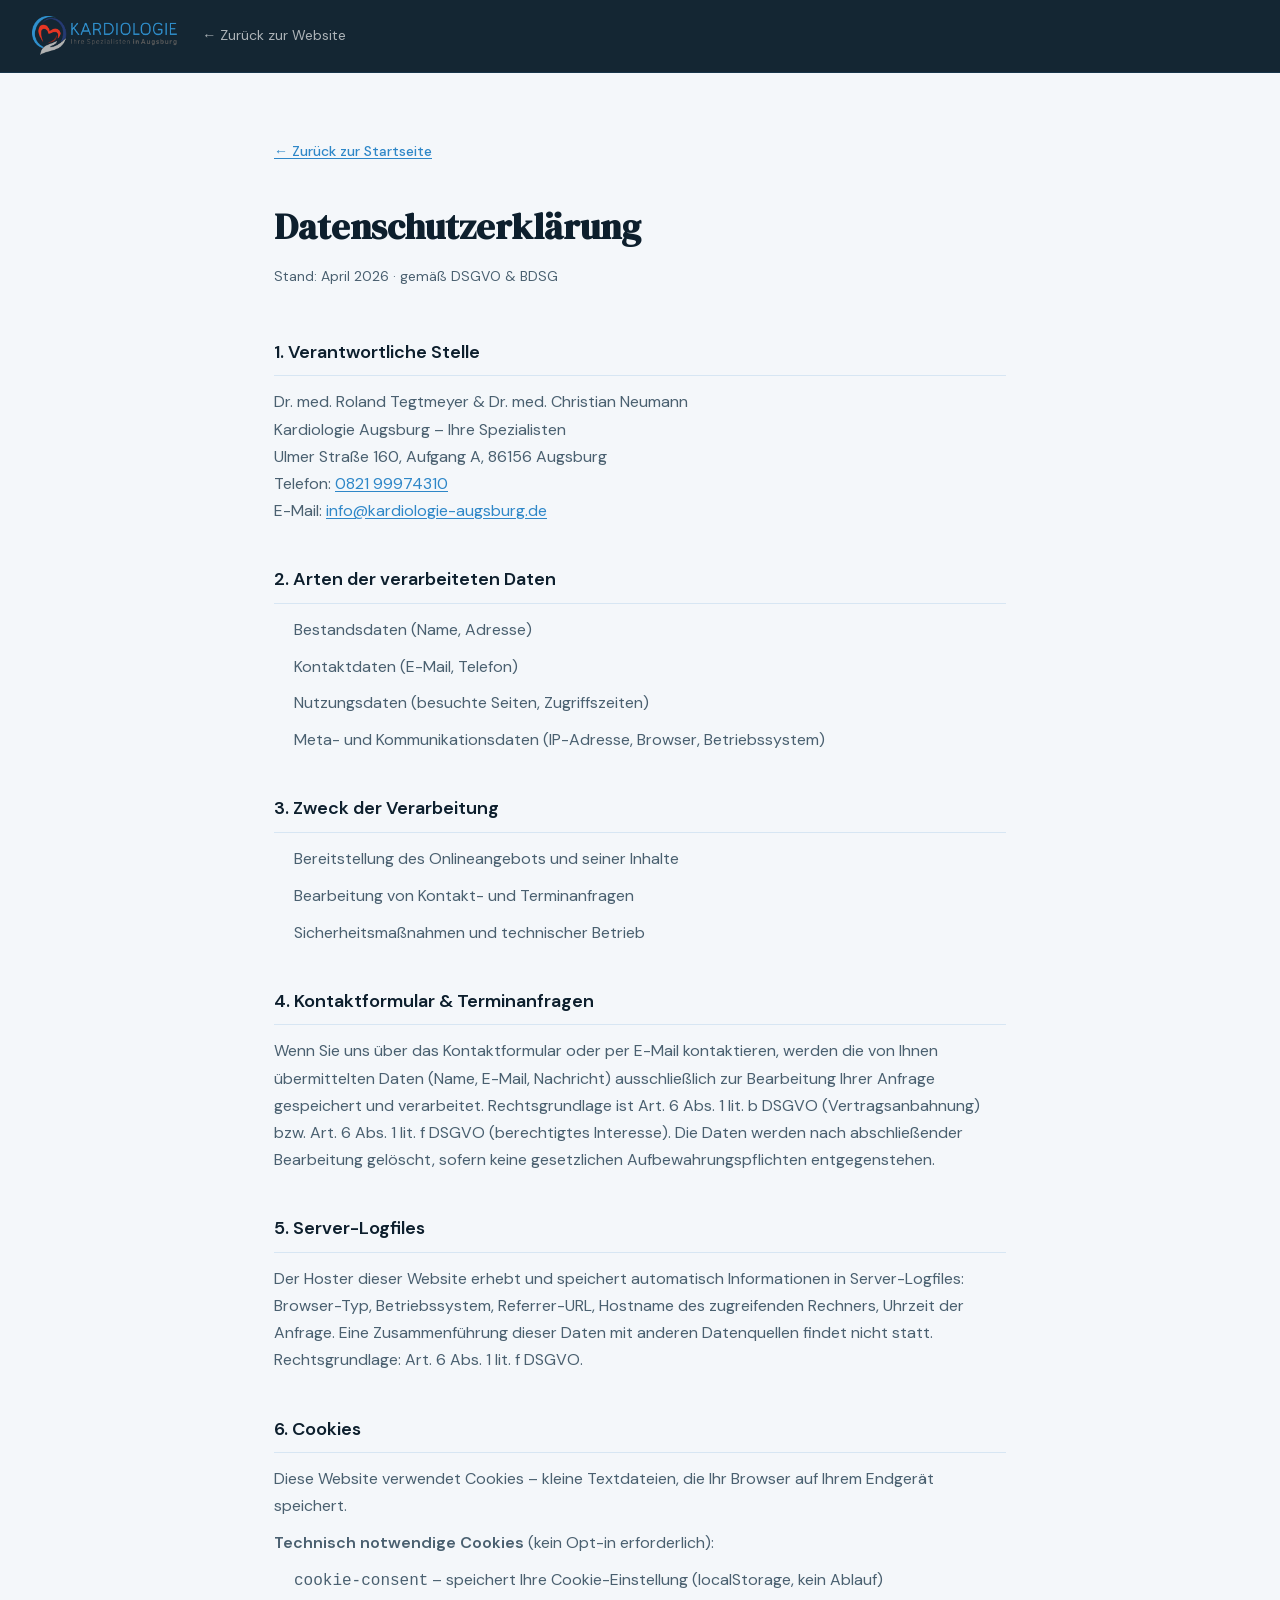
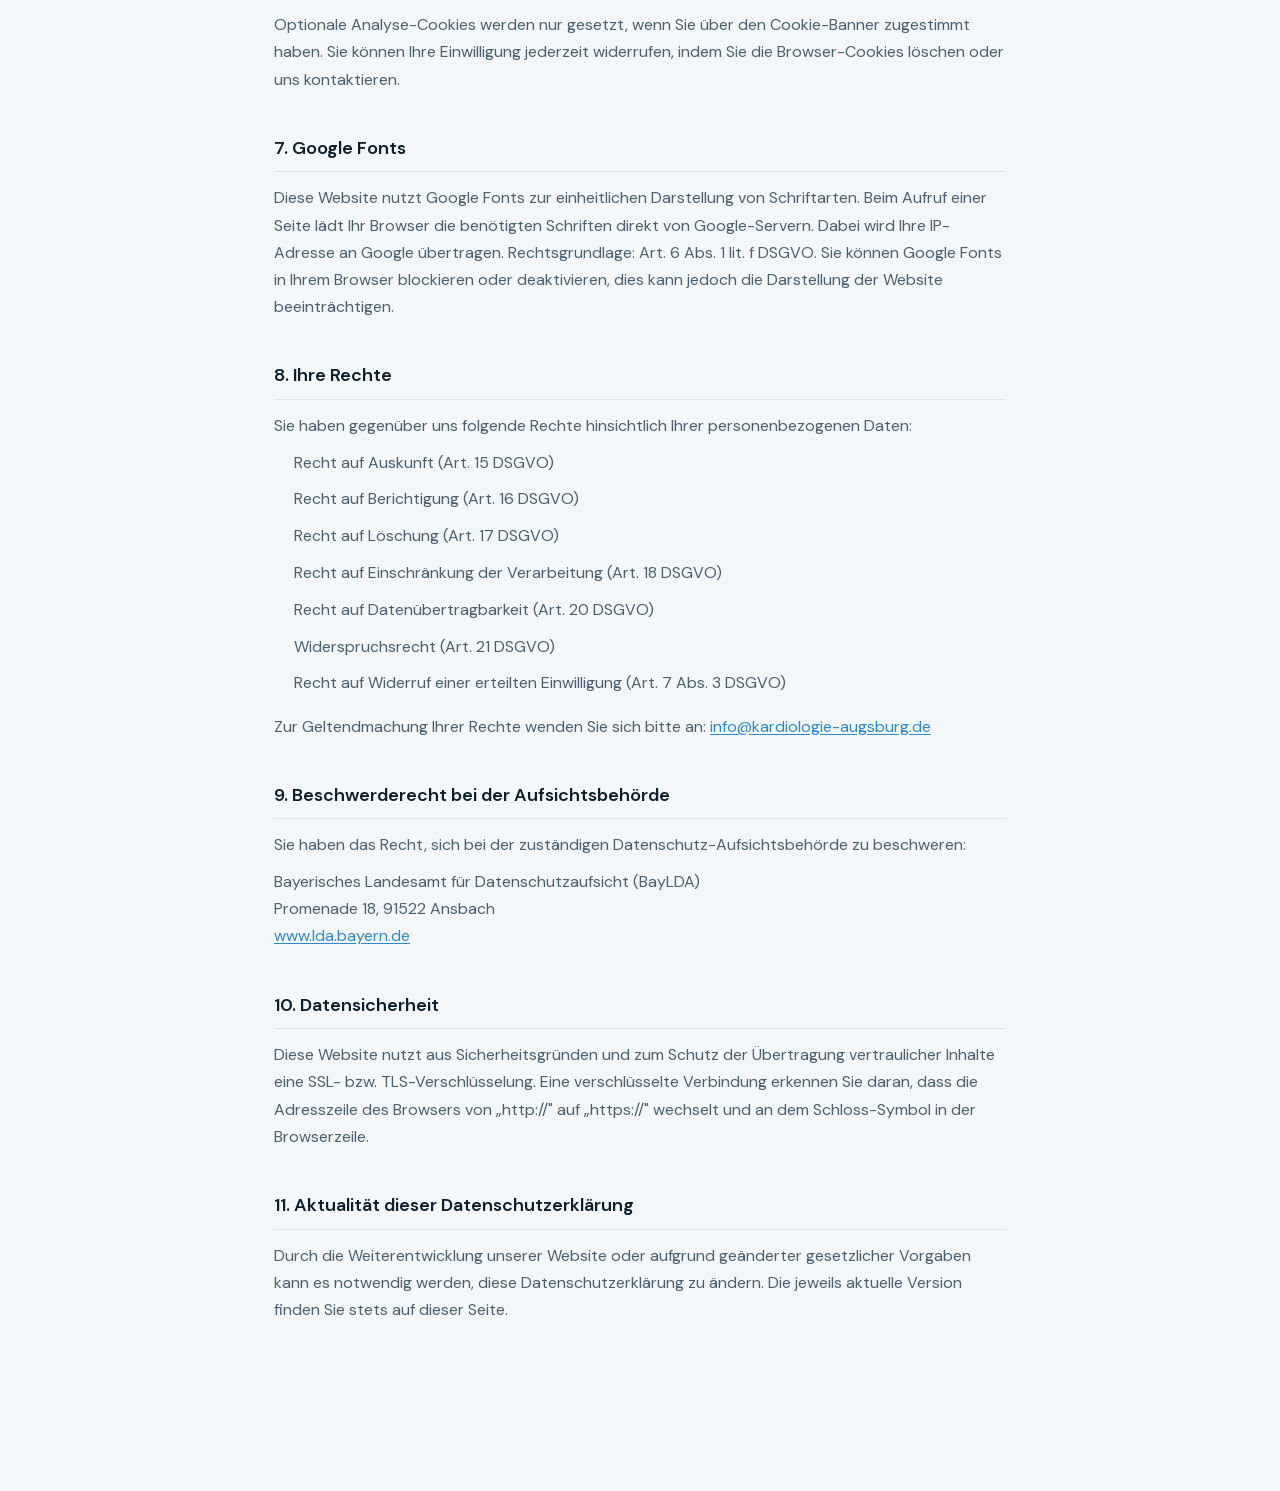
==== commit e6ba6aef: "Google Fonts self-hosted: DSGVO-konform, kein externer Server-Kontakt 8 woff2-Dateien lokal in /font" ====
--- a/datenschutz.html
+++ b/datenschutz.html
@@ -5,9 +5,7 @@
   <meta name="viewport" content="width=device-width, initial-scale=1.0" />
   <meta name="robots" content="noindex, follow" />
   <title>Datenschutz – Kardiologie Augsburg</title>
-  <link rel="preconnect" href="https://fonts.googleapis.com" />
-  <link rel="preconnect" href="https://fonts.gstatic.com" crossorigin />
-  <link href="https://fonts.googleapis.com/css2?family=DM+Sans:ital,opsz,wght@0,9..40,300;0,9..40,400;0,9..40,500;0,9..40,600;1,9..40,300&family=DM+Serif+Display:ital@0;1&display=swap" rel="stylesheet" />
+  <link rel="stylesheet" href="css/fonts.css" />
   <link rel="stylesheet" href="css/style.css" />
 </head>
 <body class="legal-page">
--- a/css/fonts.css
+++ b/css/fonts.css
@@ -0,0 +1,136 @@
+/* ============================================================
+   SELF-HOSTED FONTS — DSGVO-konform, kein Google-Server-Kontakt
+   ============================================================ */
+
+/* DM Sans — italic 300 — latin-ext */
+@font-face {
+  font-family: 'DM Sans';
+  font-style: italic;
+  font-weight: 300;
+  font-display: swap;
+  src: url('../fonts/rP2Wp2ywxg089UriCZaSExdy3sGt9zz86D3wyKK58UfivUw4aw.woff2') format('woff2');
+  unicode-range: U+0100-02BA, U+02BD-02C5, U+02C7-02CC, U+02CE-02D7, U+02DD-02FF, U+0304, U+0308, U+0329, U+1D00-1DBF, U+1E00-1E9F, U+1EF2-1EFF, U+2020, U+20A0-20AB, U+20AD-20C0, U+2113, U+2C60-2C7F, U+A720-A7FF;
+}
+/* DM Sans — italic 300 — latin */
+@font-face {
+  font-family: 'DM Sans';
+  font-style: italic;
+  font-weight: 300;
+  font-display: swap;
+  src: url('../fonts/rP2Wp2ywxg089UriCZaSExdy3sGt9zz86D3wyKy58UfivUw.woff2') format('woff2');
+  unicode-range: U+0000-00FF, U+0131, U+0152-0153, U+02BB-02BC, U+02C6, U+02DA, U+02DC, U+0304, U+0308, U+0329, U+2000-206F, U+20AC, U+2122, U+2191, U+2193, U+2212, U+2215, U+FEFF, U+FFFD;
+}
+
+/* DM Sans — normal 300 — latin-ext */
+@font-face {
+  font-family: 'DM Sans';
+  font-style: normal;
+  font-weight: 300;
+  font-display: swap;
+  src: url('../fonts/rP2Hp2ywxg089UriCZ2IHTWEBlwu8Q.woff2') format('woff2');
+  unicode-range: U+0100-02BA, U+02BD-02C5, U+02C7-02CC, U+02CE-02D7, U+02DD-02FF, U+0304, U+0308, U+0329, U+1D00-1DBF, U+1E00-1E9F, U+1EF2-1EFF, U+2020, U+20A0-20AB, U+20AD-20C0, U+2113, U+2C60-2C7F, U+A720-A7FF;
+}
+/* DM Sans — normal 300 — latin */
+@font-face {
+  font-family: 'DM Sans';
+  font-style: normal;
+  font-weight: 300;
+  font-display: swap;
+  src: url('../fonts/rP2Hp2ywxg089UriCZOIHTWEBlw.woff2') format('woff2');
+  unicode-range: U+0000-00FF, U+0131, U+0152-0153, U+02BB-02BC, U+02C6, U+02DA, U+02DC, U+0304, U+0308, U+0329, U+2000-206F, U+20AC, U+2122, U+2191, U+2193, U+2212, U+2215, U+FEFF, U+FFFD;
+}
+
+/* DM Sans — normal 400 — latin-ext */
+@font-face {
+  font-family: 'DM Sans';
+  font-style: normal;
+  font-weight: 400;
+  font-display: swap;
+  src: url('../fonts/rP2Hp2ywxg089UriCZ2IHTWEBlwu8Q.woff2') format('woff2');
+  unicode-range: U+0100-02BA, U+02BD-02C5, U+02C7-02CC, U+02CE-02D7, U+02DD-02FF, U+0304, U+0308, U+0329, U+1D00-1DBF, U+1E00-1E9F, U+1EF2-1EFF, U+2020, U+20A0-20AB, U+20AD-20C0, U+2113, U+2C60-2C7F, U+A720-A7FF;
+}
+/* DM Sans — normal 400 — latin */
+@font-face {
+  font-family: 'DM Sans';
+  font-style: normal;
+  font-weight: 400;
+  font-display: swap;
+  src: url('../fonts/rP2Hp2ywxg089UriCZOIHTWEBlw.woff2') format('woff2');
+  unicode-range: U+0000-00FF, U+0131, U+0152-0153, U+02BB-02BC, U+02C6, U+02DA, U+02DC, U+0304, U+0308, U+0329, U+2000-206F, U+20AC, U+2122, U+2191, U+2193, U+2212, U+2215, U+FEFF, U+FFFD;
+}
+
+/* DM Sans — normal 500 — latin-ext */
+@font-face {
+  font-family: 'DM Sans';
+  font-style: normal;
+  font-weight: 500;
+  font-display: swap;
+  src: url('../fonts/rP2Hp2ywxg089UriCZ2IHTWEBlwu8Q.woff2') format('woff2');
+  unicode-range: U+0100-02BA, U+02BD-02C5, U+02C7-02CC, U+02CE-02D7, U+02DD-02FF, U+0304, U+0308, U+0329, U+1D00-1DBF, U+1E00-1E9F, U+1EF2-1EFF, U+2020, U+20A0-20AB, U+20AD-20C0, U+2113, U+2C60-2C7F, U+A720-A7FF;
+}
+/* DM Sans — normal 500 — latin */
+@font-face {
+  font-family: 'DM Sans';
+  font-style: normal;
+  font-weight: 500;
+  font-display: swap;
+  src: url('../fonts/rP2Hp2ywxg089UriCZOIHTWEBlw.woff2') format('woff2');
+  unicode-range: U+0000-00FF, U+0131, U+0152-0153, U+02BB-02BC, U+02C6, U+02DA, U+02DC, U+0304, U+0308, U+0329, U+2000-206F, U+20AC, U+2122, U+2191, U+2193, U+2212, U+2215, U+FEFF, U+FFFD;
+}
+
+/* DM Sans — normal 600 — latin-ext */
+@font-face {
+  font-family: 'DM Sans';
+  font-style: normal;
+  font-weight: 600;
+  font-display: swap;
+  src: url('../fonts/rP2Hp2ywxg089UriCZ2IHTWEBlwu8Q.woff2') format('woff2');
+  unicode-range: U+0100-02BA, U+02BD-02C5, U+02C7-02CC, U+02CE-02D7, U+02DD-02FF, U+0304, U+0308, U+0329, U+1D00-1DBF, U+1E00-1E9F, U+1EF2-1EFF, U+2020, U+20A0-20AB, U+20AD-20C0, U+2113, U+2C60-2C7F, U+A720-A7FF;
+}
+/* DM Sans — normal 600 — latin */
+@font-face {
+  font-family: 'DM Sans';
+  font-style: normal;
+  font-weight: 600;
+  font-display: swap;
+  src: url('../fonts/rP2Hp2ywxg089UriCZOIHTWEBlw.woff2') format('woff2');
+  unicode-range: U+0000-00FF, U+0131, U+0152-0153, U+02BB-02BC, U+02C6, U+02DA, U+02DC, U+0304, U+0308, U+0329, U+2000-206F, U+20AC, U+2122, U+2191, U+2193, U+2212, U+2215, U+FEFF, U+FFFD;
+}
+
+/* DM Serif Display — normal 400 — latin-ext */
+@font-face {
+  font-family: 'DM Serif Display';
+  font-style: normal;
+  font-weight: 400;
+  font-display: swap;
+  src: url('../fonts/-nFnOHM81r4j6k0gjAW3mujVU2B2G_5x0vrx52jJ3Q.woff2') format('woff2');
+  unicode-range: U+0100-02BA, U+02BD-02C5, U+02C7-02CC, U+02CE-02D7, U+02DD-02FF, U+0304, U+0308, U+0329, U+1D00-1DBF, U+1E00-1E9F, U+1EF2-1EFF, U+2020, U+20A0-20AB, U+20AD-20C0, U+2113, U+2C60-2C7F, U+A720-A7FF;
+}
+/* DM Serif Display — normal 400 — latin */
+@font-face {
+  font-family: 'DM Serif Display';
+  font-style: normal;
+  font-weight: 400;
+  font-display: swap;
+  src: url('../fonts/-nFnOHM81r4j6k0gjAW3mujVU2B2G_Bx0vrx52g.woff2') format('woff2');
+  unicode-range: U+0000-00FF, U+0131, U+0152-0153, U+02BB-02BC, U+02C6, U+02DA, U+02DC, U+0304, U+0308, U+0329, U+2000-206F, U+20AC, U+2122, U+2191, U+2193, U+2212, U+2215, U+FEFF, U+FFFD;
+}
+
+/* DM Serif Display — italic 400 — latin-ext */
+@font-face {
+  font-family: 'DM Serif Display';
+  font-style: italic;
+  font-weight: 400;
+  font-display: swap;
+  src: url('../fonts/-nFhOHM81r4j6k0gjAW3mujVU2B2G_VB3vD2xWr53BJl.woff2') format('woff2');
+  unicode-range: U+0100-02BA, U+02BD-02C5, U+02C7-02CC, U+02CE-02D7, U+02DD-02FF, U+0304, U+0308, U+0329, U+1D00-1DBF, U+1E00-1E9F, U+1EF2-1EFF, U+2020, U+20A0-20AB, U+20AD-20C0, U+2113, U+2C60-2C7F, U+A720-A7FF;
+}
+/* DM Serif Display — italic 400 — latin */
+@font-face {
+  font-family: 'DM Serif Display';
+  font-style: italic;
+  font-weight: 400;
+  font-display: swap;
+  src: url('../fonts/-nFhOHM81r4j6k0gjAW3mujVU2B2G_VB0PD2xWr53A.woff2') format('woff2');
+  unicode-range: U+0000-00FF, U+0131, U+0152-0153, U+02BB-02BC, U+02C6, U+02DA, U+02DC, U+0304, U+0308, U+0329, U+2000-206F, U+20AC, U+2122, U+2191, U+2193, U+2212, U+2215, U+FEFF, U+FFFD;
+}
